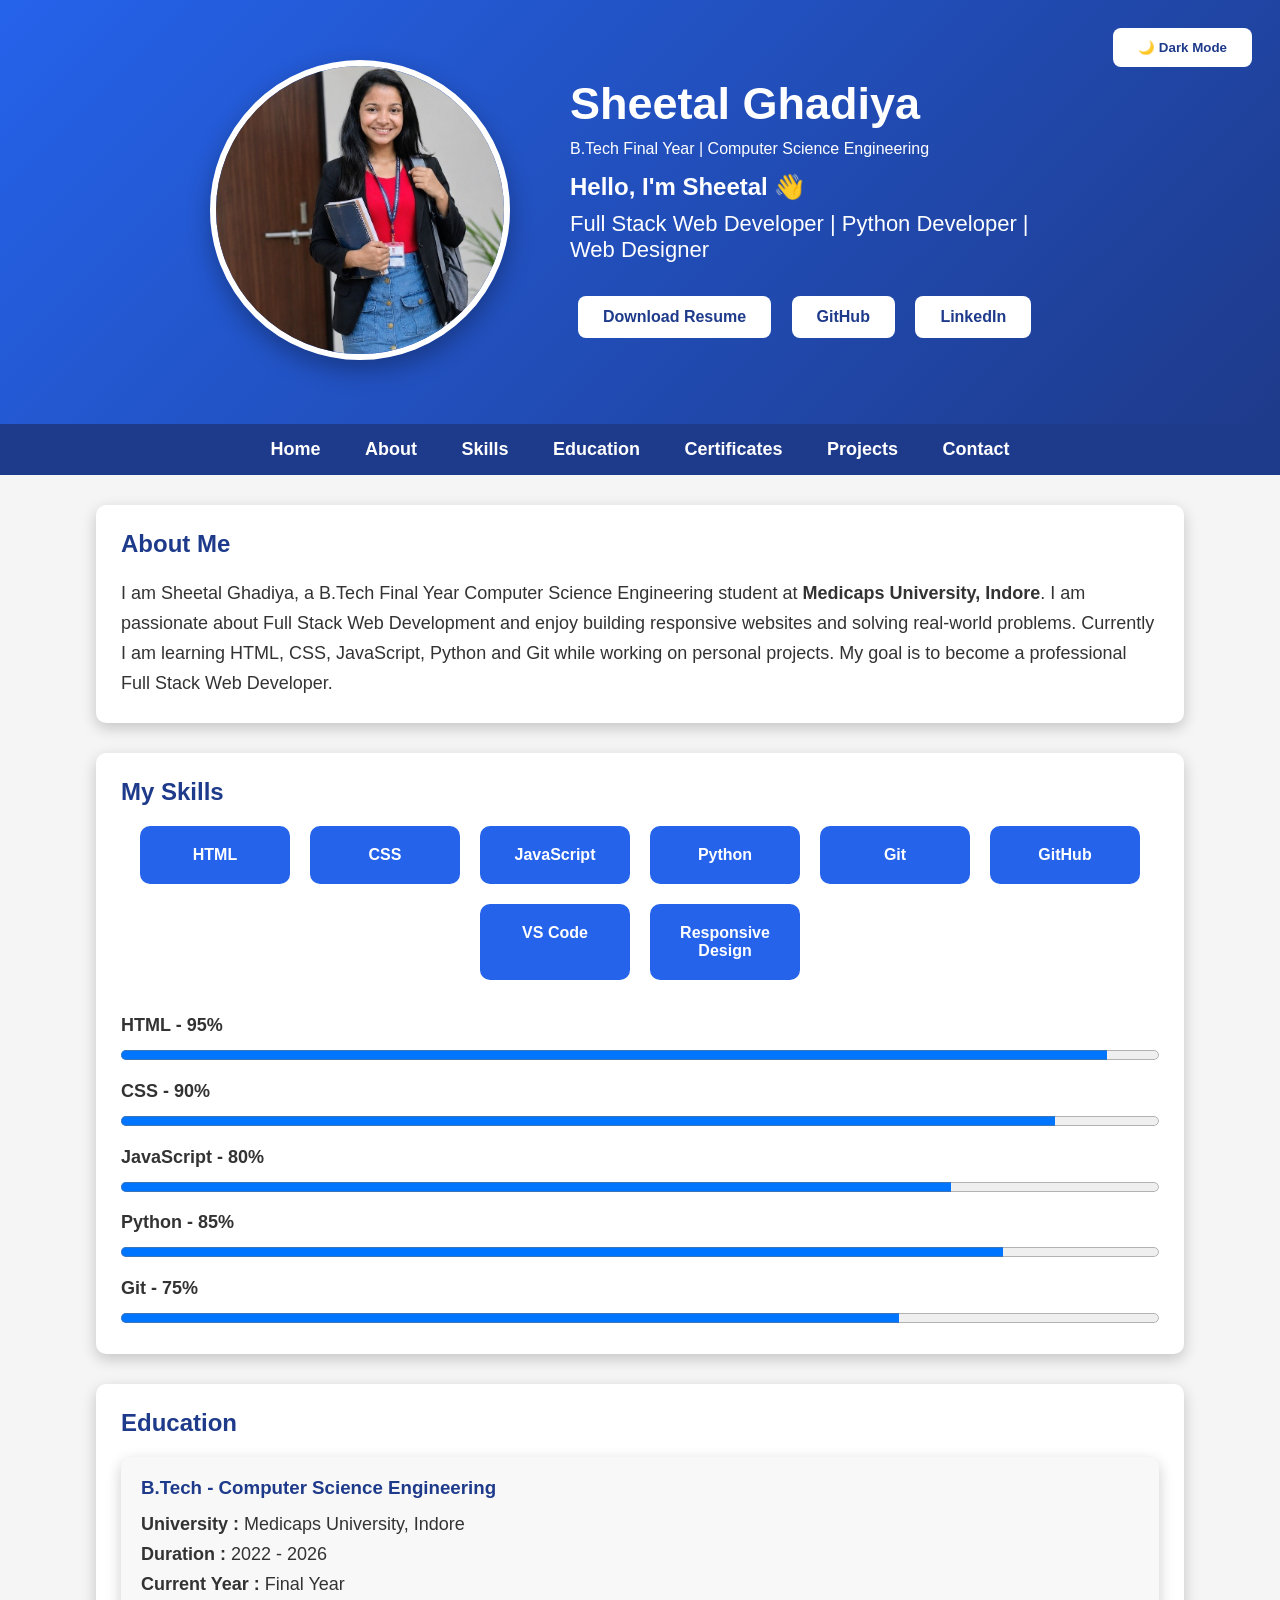
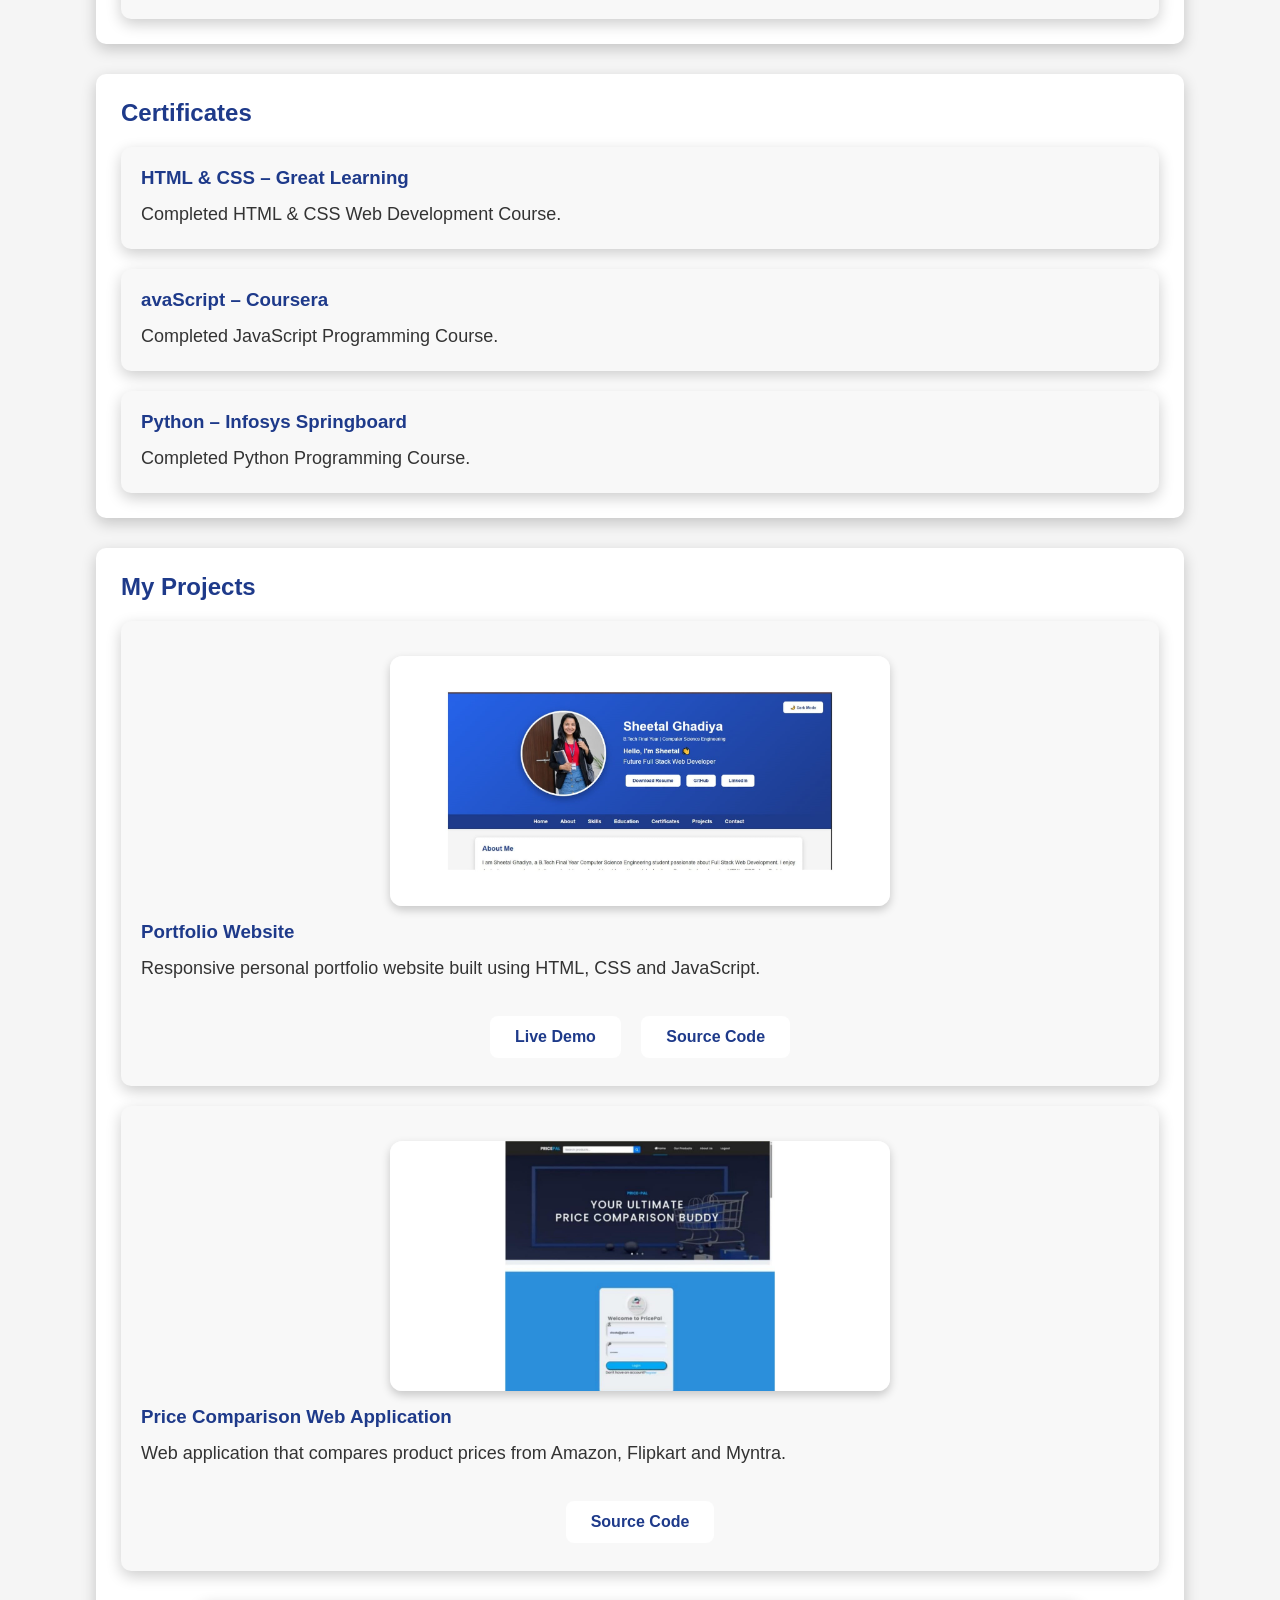
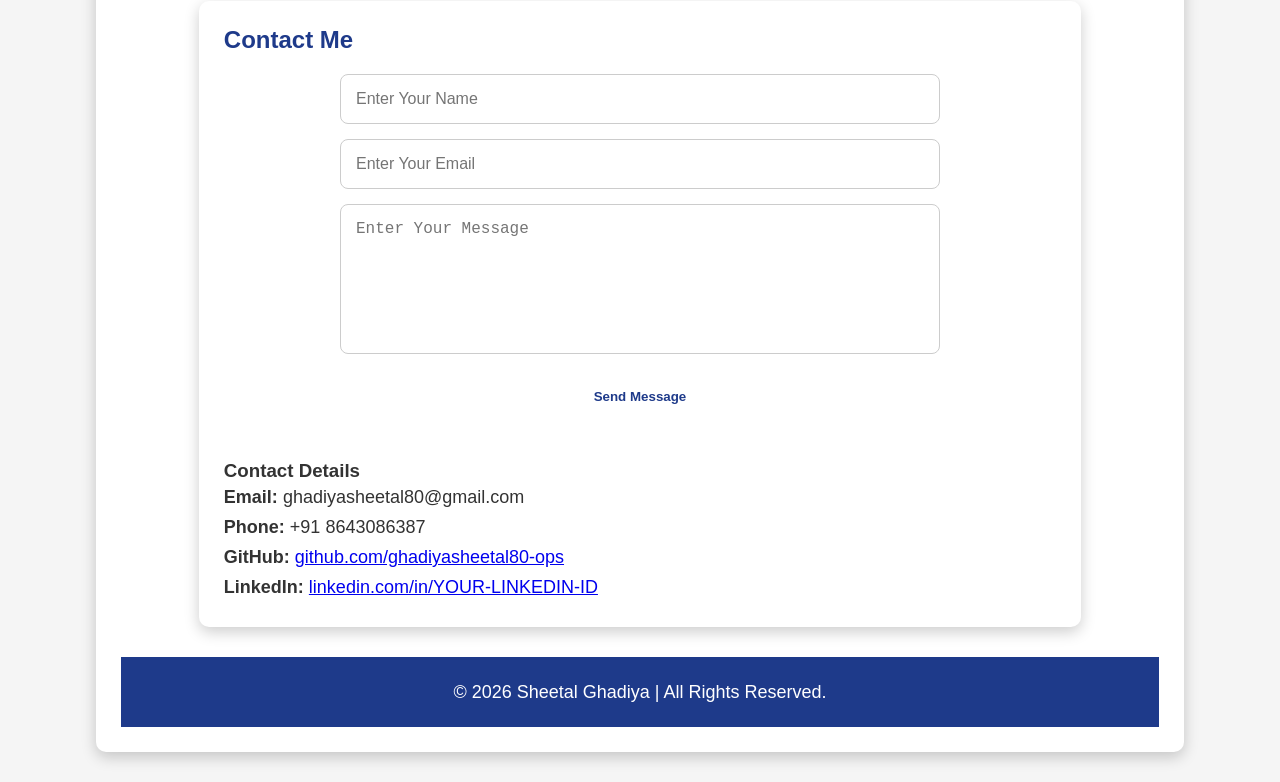
==== index.html @ 3d75b0fc "Updated LinkedIn URL" ====
<!DOCTYPE html>
<html lang="en">

<head>
    <meta charset="UTF-8">
    <meta name="viewport" content="width=device-width, initial-scale=1.0">
    <title>Sheetal Ghadiya | Portfolio</title>

    <link rel="stylesheet" href="style.css">
</head>

<body>

    <!-- ================= HEADER ================= -->

    <header id="home">

        <div class="hero">

            <div class="left">
                <img src="profile.jpg" alt="Sheetal Ghadiya" class="profile-img">
            </div>

            <div class="right">

                <h1>Sheetal Ghadiya</h1>

                <p>B.Tech Final Year | Computer Science Engineering</p>

                <h2>Hello, I'm Sheetal 👋</h2>

                <p class="intro">
                    Full Stack Web Developer | Python Developer | Web Designer
                </p>

                <div class="buttons">

                    <a href="Resume.pdf" class="btn" download>
                        Download Resume
                    </a>

                    <a href="https://github.com/ghadiyasheetal80-ops" class="btn" target="_blank">
                        GitHub
                    </a>

                    <!-- LinkedIn link apna add kar dena -->
                    <a href="https://www.linkedin.com/in/sheetal-ghadiya-123456789/" class="btn" target="_blank">
                        LinkedIn
                    </a>
                </div>

            </div>

        </div>

    </header>

    <!-- ================= NAVBAR ================= -->

    <nav>

        <a href="#home">Home</a>

        <a href="#about">About</a>

        <a href="#skills">Skills</a>

        <a href="#education">Education</a>

        <a href="#certificates">Certificates</a>

        <a href="#projects">Projects</a>

        <a href="#contact">Contact</a>

    </nav>

    <button id="darkModeBtn" class="btn">
        🌙 Dark Mode
    </button>

    <!-- ================= ABOUT ================= -->

    <section id="about">

        <h2>About Me</h2>

        <p>

            I am Sheetal Ghadiya, a B.Tech Final Year Computer Science Engineering student at
            <strong>Medicaps University, Indore</strong>.

            I am passionate about Full Stack Web Development and enjoy building responsive websites and solving
            real-world problems.

            Currently I am learning HTML, CSS, JavaScript, Python and Git while working on personal projects.

            My goal is to become a professional Full Stack Web Developer.

        </p>

    </section>

    <!-- ================= SKILLS ================= -->

    <section id="skills">

        <h2>My Skills</h2>

        <div class="skills">

            <div class="card">HTML</div>

            <div class="card">CSS</div>

            <div class="card">JavaScript</div>

            <div class="card">Python</div>

            <div class="card">Git</div>

            <div class="card">GitHub</div>

            <div class="card">VS Code</div>

            <div class="card">Responsive Design</div>

        </div>

        <div class="skill-bars">

            <p>HTML - 95%</p>
            <progress value="95" max="100"></progress>

            <p>CSS - 90%</p>
            <progress value="90" max="100"></progress>

            <p>JavaScript - 80%</p>
            <progress value="80" max="100"></progress>

            <p>Python - 85%</p>
            <progress value="85" max="100"></progress>

            <p>Git - 75%</p>
            <progress value="75" max="100"></progress>

        </div>

    </section>

    <!-- ================= EDUCATION ================= -->

    <section id="education">

        <h2>Education</h2>

        <div class="project-card">

            <h3>B.Tech - Computer Science Engineering</h3>

            <p><strong>University :</strong> Medicaps University, Indore</p>

            <p><strong>Duration :</strong> 2022 - 2026</p>

            <p><strong>Current Year :</strong> Final Year</p>

        </div>

    </section>

    <!-- ================= CERTIFICATES ================= -->
    <section id="certificates">

        <h2>Certificates</h2>

        <div class="project-card">
            <h3>HTML & CSS – Great Learning</h3>
            <p>Completed HTML & CSS Web Development Course.</p>
        </div>

        <div class="project-card">
            <h3>avaScript – Coursera</h3>
            <p>Completed JavaScript Programming Course.</p>
        </div>

        <div class="project-card">
            <h3>Python – Infosys Springboard</h3>
            <p>Completed Python Programming Course.</p>
        </div>

    </section>


    <!-- ================= PROJECTS ================= -->

    <section id="projects">

        <h2>My Projects</h2>

        <!-- Portfolio Website -->
        <div class="project-card">
            <img src="portfolio.png" alt="Portfolio Website" class="project-img">

            <h3>Portfolio Website</h3>

            <p>Responsive personal portfolio website built using HTML, CSS and JavaScript.</p>

            <div class="buttons">
                <a href="https://ghadiyasheetal80-ops.github.io/portfolio/" class="btn" target="_blank">Live Demo</a>

                <a href="https://github.com/ghadiyasheetal80-ops/portfolio" class="btn" target="_blank">Source Code</a>
            </div>
        </div>

        <!-- Price Comparison -->

        <div class="project-card">
            <img src="price-comparison.png" alt="Price Comparison" class="project-img">

            <h3>Price Comparison Web Application</h3>

            <p>Web application that compares product prices from Amazon, Flipkart and Myntra.</p>

            <div class="buttons">
                <a href="https://github.com/ghadiyasheetal80-ops/price-comparison" class="btn" target="_blank">
                    Source Code
                </a>
            </div>
        </div>



        <!-- ================= CONTACT ================= -->

        <section id="contact">

            <h2>Contact Me</h2>

            <form id="contactForm">

                <input type="text" placeholder="Enter Your Name">

                <input type="email" placeholder="Enter Your Email">

                <textarea placeholder="Enter Your Message"></textarea>

                <button type="submit" class="btn">
                    Send Message
                </button>

            </form>

            <br><br>

            <h3>Contact Details</h3>

            <p><strong>Email:</strong> ghadiyasheetal80@gmail.com</p>

            <p><strong>Phone:</strong> +91 8643086387</p>

            <p><strong>GitHub:</strong>
                <a href="https://github.com/ghadiyasheetal80-ops" target="_blank">
                    github.com/ghadiyasheetal80-ops
                </a>
            </p>

            <p><strong>LinkedIn:</strong>
                <a href="https://www.linkedin.com/in/SHEETALGHADIYA/" target="_blank">
                    linkedin.com/in/YOUR-LINKEDIN-ID
                </a>
            </p>

        </section>
        <!-- Scroll Button -->

        <button id="topBtn">⬆</button>

        <!-- Footer -->

        <footer>

            <p>© 2026 Sheetal Ghadiya | All Rights Reserved.</p>

        </footer>

        <script src="script.js"></script>

</body>

</html>
---- style.css ----
/* ==========================
   RESET
========================== */

* {
    margin: 0;
    padding: 0;
    box-sizing: border-box;
    scroll-behavior: smooth;
}

body {
    font-family: Arial, sans-serif;
    background: #f5f5f5;
    color: #333;
}

/* ==========================
   HEADER
========================== */

header {
    background: linear-gradient(135deg, #2563eb, #1e3a8a);
    color: white;
    padding: 60px 20px;
}

.hero {
    display: flex;
    justify-content: center;
    align-items: center;
    gap: 60px;
    flex-wrap: wrap;
}

.left {
    text-align: center;
}

.right {
    max-width: 500px;
}

.right h1 {
    font-size: 45px;
    margin-bottom: 10px;
}

.right h2 {
    margin-top: 15px;
}

.intro {
    font-size: 22px;
    margin-top: 10px;
}

/* ==========================
   PROFILE IMAGE
========================== */

.profile-img {
    width: 300px;
    height: 300px;
    border-radius: 50%;
    object-fit: cover;
    border: 6px solid white;
    box-shadow: 0 10px 25px rgba(0, 0, 0, .3);
    transition: .3s;
}

.profile-img:hover {
    transform: scale(1.05);
}

/* ==========================
   BUTTONS
========================== */

.buttons {
    margin-top: 25px;
}

.btn {
    display: inline-block;
    padding: 12px 25px;
    margin: 8px;
    background: white;
    color: #1e3a8a;
    text-decoration: none;
    border-radius: 8px;
    font-weight: bold;
    border: none;
    cursor: pointer;
    transition: .3s;
}

.btn:hover {
    background: #2563eb;
    color: white;
    transform: translateY(-5px);
}

/* ==========================
   DARK MODE BUTTON
========================== */

#darkModeBtn {
    position: fixed;
    top: 20px;
    right: 20px;
    z-index: 1000;
}

/* ==========================
   NAVBAR
========================== */

nav {
    background: #1e3a8a;
    text-align: center;
    padding: 15px;
    position: sticky;
    top: 0;
    z-index: 999;
}

nav a {
    color: white;
    text-decoration: none;
    margin: 20px;
    font-size: 18px;
    font-weight: bold;
}

nav a:hover {
    color: yellow;
}

/* ==========================
   SECTION
========================== */

section {
    width: 85%;
    margin: 30px auto;
    background: white;
    padding: 25px;
    border-radius: 10px;
    box-shadow: 0 5px 15px rgba(0, 0, 0, .2);
}

section h2 {
    color: #1e3a8a;
    margin-bottom: 20px;
}

section p {
    line-height: 30px;
    font-size: 18px;
}

/* ==========================
   SKILLS
========================== */

.skills {
    display: flex;
    justify-content: center;
    gap: 20px;
    flex-wrap: wrap;
}

.card {
    width: 150px;
    background: #2563eb;
    color: white;
    text-align: center;
    padding: 20px;
    border-radius: 10px;
    font-weight: bold;
    transition: .3s;
}

.card:hover {
    transform: translateY(-10px);
}

/* ==========================
   PROJECTS
========================== */

.project-card {
    background: #f8f8f8;
    padding: 20px;
    margin-top: 20px;
    border-radius: 10px;
    box-shadow: 0 5px 15px rgba(0, 0, 0, .2);
}

.project-card h3 {
    color: #1e3a8a;
    margin-bottom: 10px;
}

.project-card .buttons {
    text-align: center;
}

/* ==========================
   CONTACT FORM
========================== */

#contactForm {
    display: flex;
    flex-direction: column;
    gap: 15px;
    max-width: 600px;
    margin: auto;
}

#contactForm input,
#contactForm textarea {
    padding: 15px;
    border: 1px solid #ccc;
    border-radius: 8px;
    font-size: 16px;
}

#contactForm textarea {
    resize: none;
    height: 150px;
}

/* ==========================
   TOP BUTTON
========================== */

#topBtn {
    display: none;
    position: fixed;
    right: 20px;
    bottom: 20px;
    background: #2563eb;
    color: white;
    border: none;
    padding: 15px 18px;
    border-radius: 50%;
    cursor: pointer;
    font-size: 20px;
}

#topBtn:hover {
    background: #1e3a8a;
}

/* ==========================
   FOOTER
========================== */

footer {
    background: #1e3a8a;
    color: white;
    text-align: center;
    padding: 20px;
    margin-top: 30px;
}

/* ==========================
   DARK MODE
========================== */

.dark-mode {
    background: #121212;
    color: white;
}

.dark-mode section {
    background: #1f1f1f;
    color: white;
}

.dark-mode nav {
    background: black;
}

.dark-mode footer {
    background: black;
}

/* ==========================
   ANIMATION
========================== */

section {
    animation: fadeIn 1s;
}

@keyframes fadeIn {
    from {
        opacity: 0;
        transform: translateY(20px);
    }

    to {
        opacity: 1;
        transform: translateY(0);
    }
}

/* ==========================
   RESPONSIVE
========================== */

@media(max-width:768px) {

    .hero {
        flex-direction: column;
        text-align: center;
    }

    .profile-img {
        width: 220px;
        height: 220px;
    }

    .right h1 {
        font-size: 35px;
    }

    nav a {
        display: block;
        margin: 10px;
    }

    section {
        width: 95%;
    }

    .card {
        width: 100%;
    }

}

.skill-bars {
    margin-top: 30px;
}

.skill-bars p {
    margin: 10px 0 5px;
    font-weight: bold;
}

.skill-bars progress {
    width: 100%;
    height: 20px;
}

.project-img {
    width: 100%;
    max-width: 500px;
    height: 250px;
    object-fit: cover;
    display: block;
    margin: 15px auto;
    border-radius: 12px;
    box-shadow: 0 4px 10px rgba(0, 0, 0, 0.2);
}
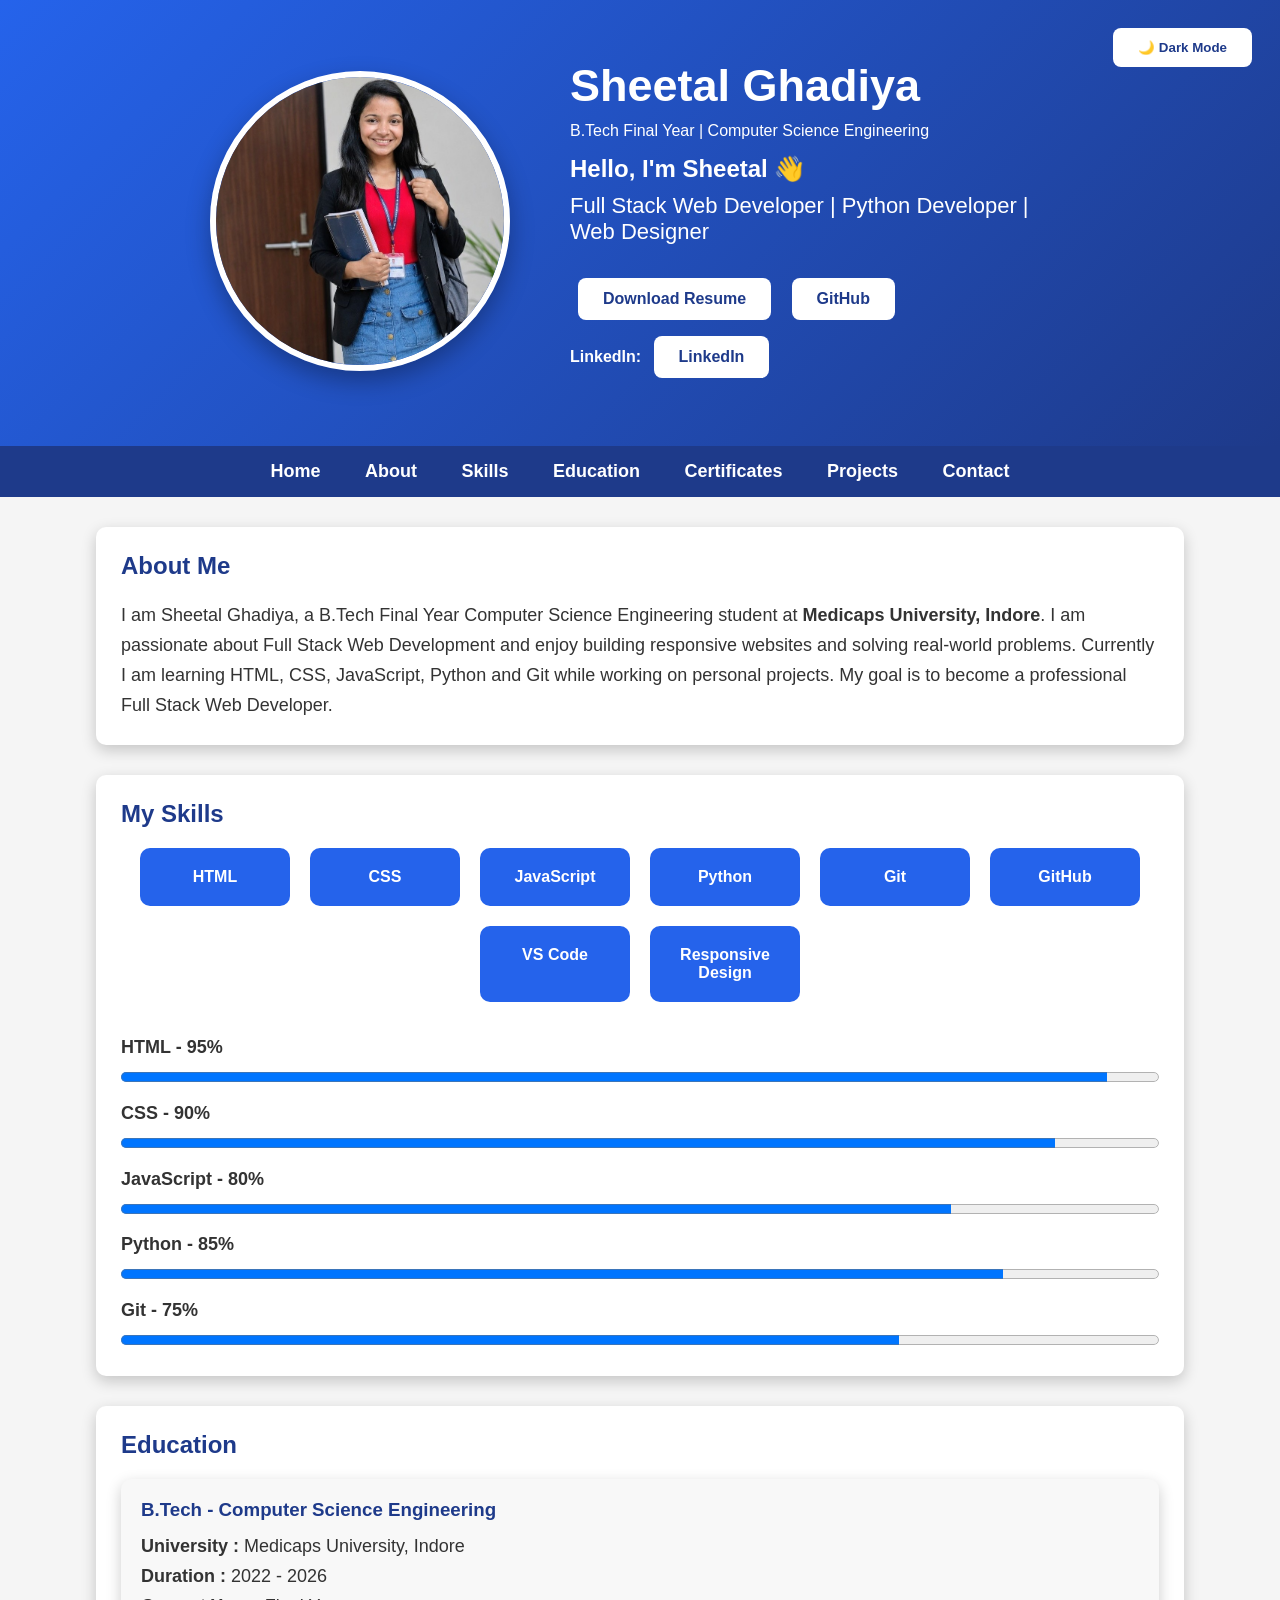
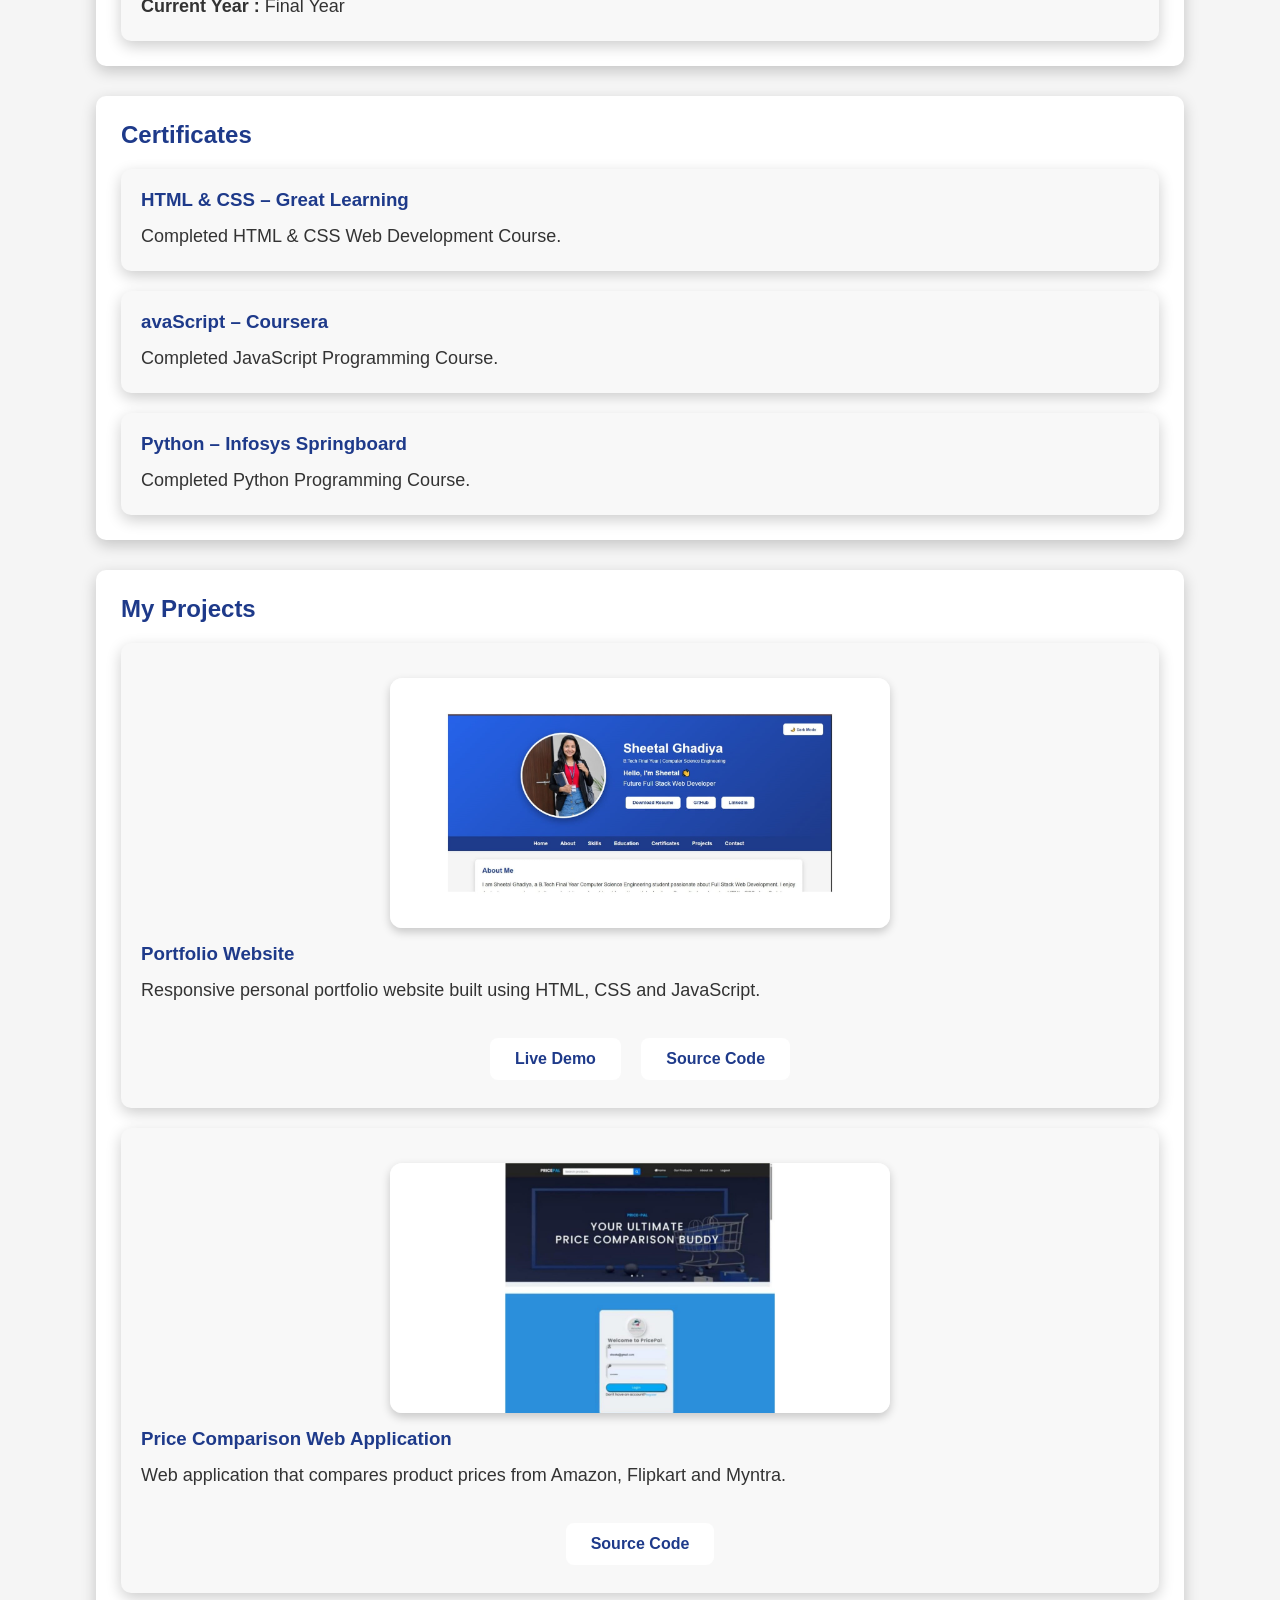
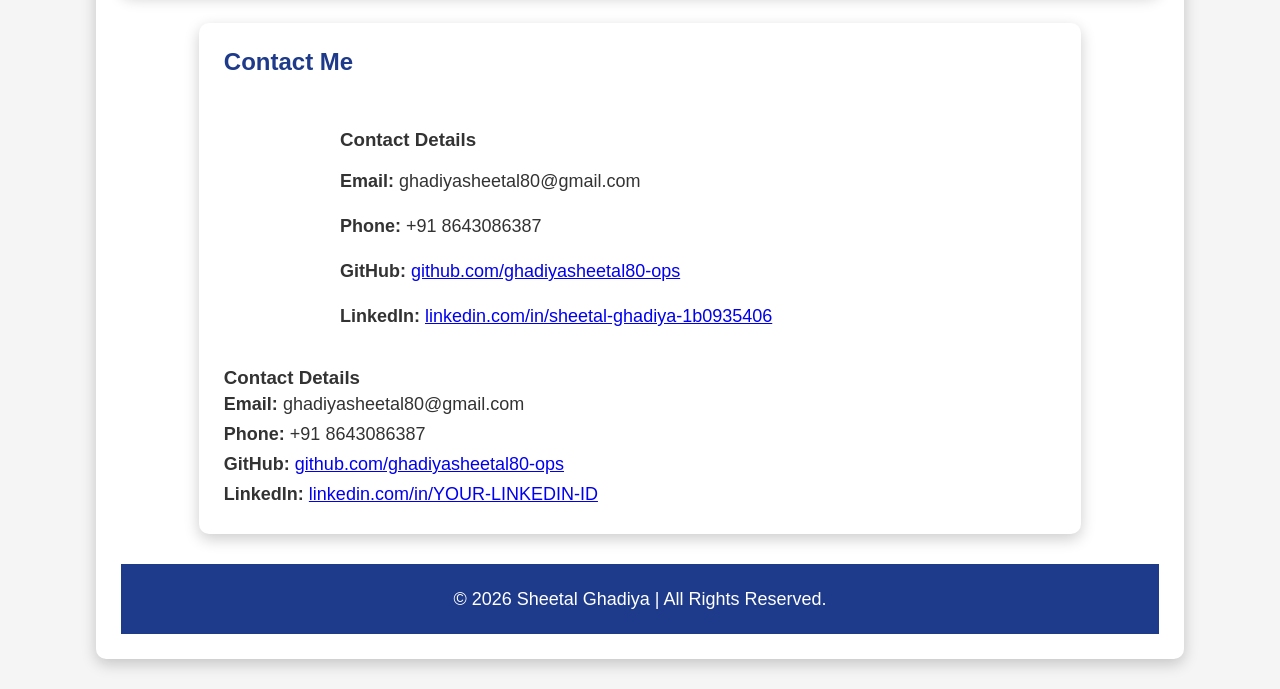
==== commit ed8cba85: "Updated LinkedIn profile" ====
--- a/index.html
+++ b/index.html
@@ -44,9 +44,11 @@
                     </a>
 
                     <!-- LinkedIn link apna add kar dena -->
-                    <a href="https://www.linkedin.com/in/sheetal-ghadiya-123456789/" class="btn" target="_blank">
-                        LinkedIn
-                    </a>
+                    <p><strong>LinkedIn:</strong>
+                        <a href="https://www.linkedin.com/in/sheetal-ghadiya-1b0935406/" class="btn" target="_blank">
+                            LinkedIn
+                        </a>
+                    </p>
                 </div>
 
             </div>
@@ -238,16 +240,25 @@
 
             <form id="contactForm">
 
-                <input type="text" placeholder="Enter Your Name">
-
-                <input type="email" placeholder="Enter Your Email">
-
-                <textarea placeholder="Enter Your Message"></textarea>
-
-                <button type="submit" class="btn">
-                    Send Message
-                </button>
-
+                <br>
+
+                <h3>Contact Details</h3>
+
+                <p><strong>Email:</strong> ghadiyasheetal80@gmail.com</p>
+
+                <p><strong>Phone:</strong> +91 8643086387</p>
+
+                <p><strong>GitHub:</strong>
+                    <a href="https://github.com/ghadiyasheetal80-ops" target="_blank">
+                        github.com/ghadiyasheetal80-ops
+                    </a>
+                </p>
+
+                <p><strong>LinkedIn:</strong>
+                    <a href="https://www.linkedin.com/in/sheetal-ghadiya-1b0935406/" target="_blank">
+                        linkedin.com/in/sheetal-ghadiya-1b0935406
+                    </a>
+                </p>
             </form>
 
             <br><br>
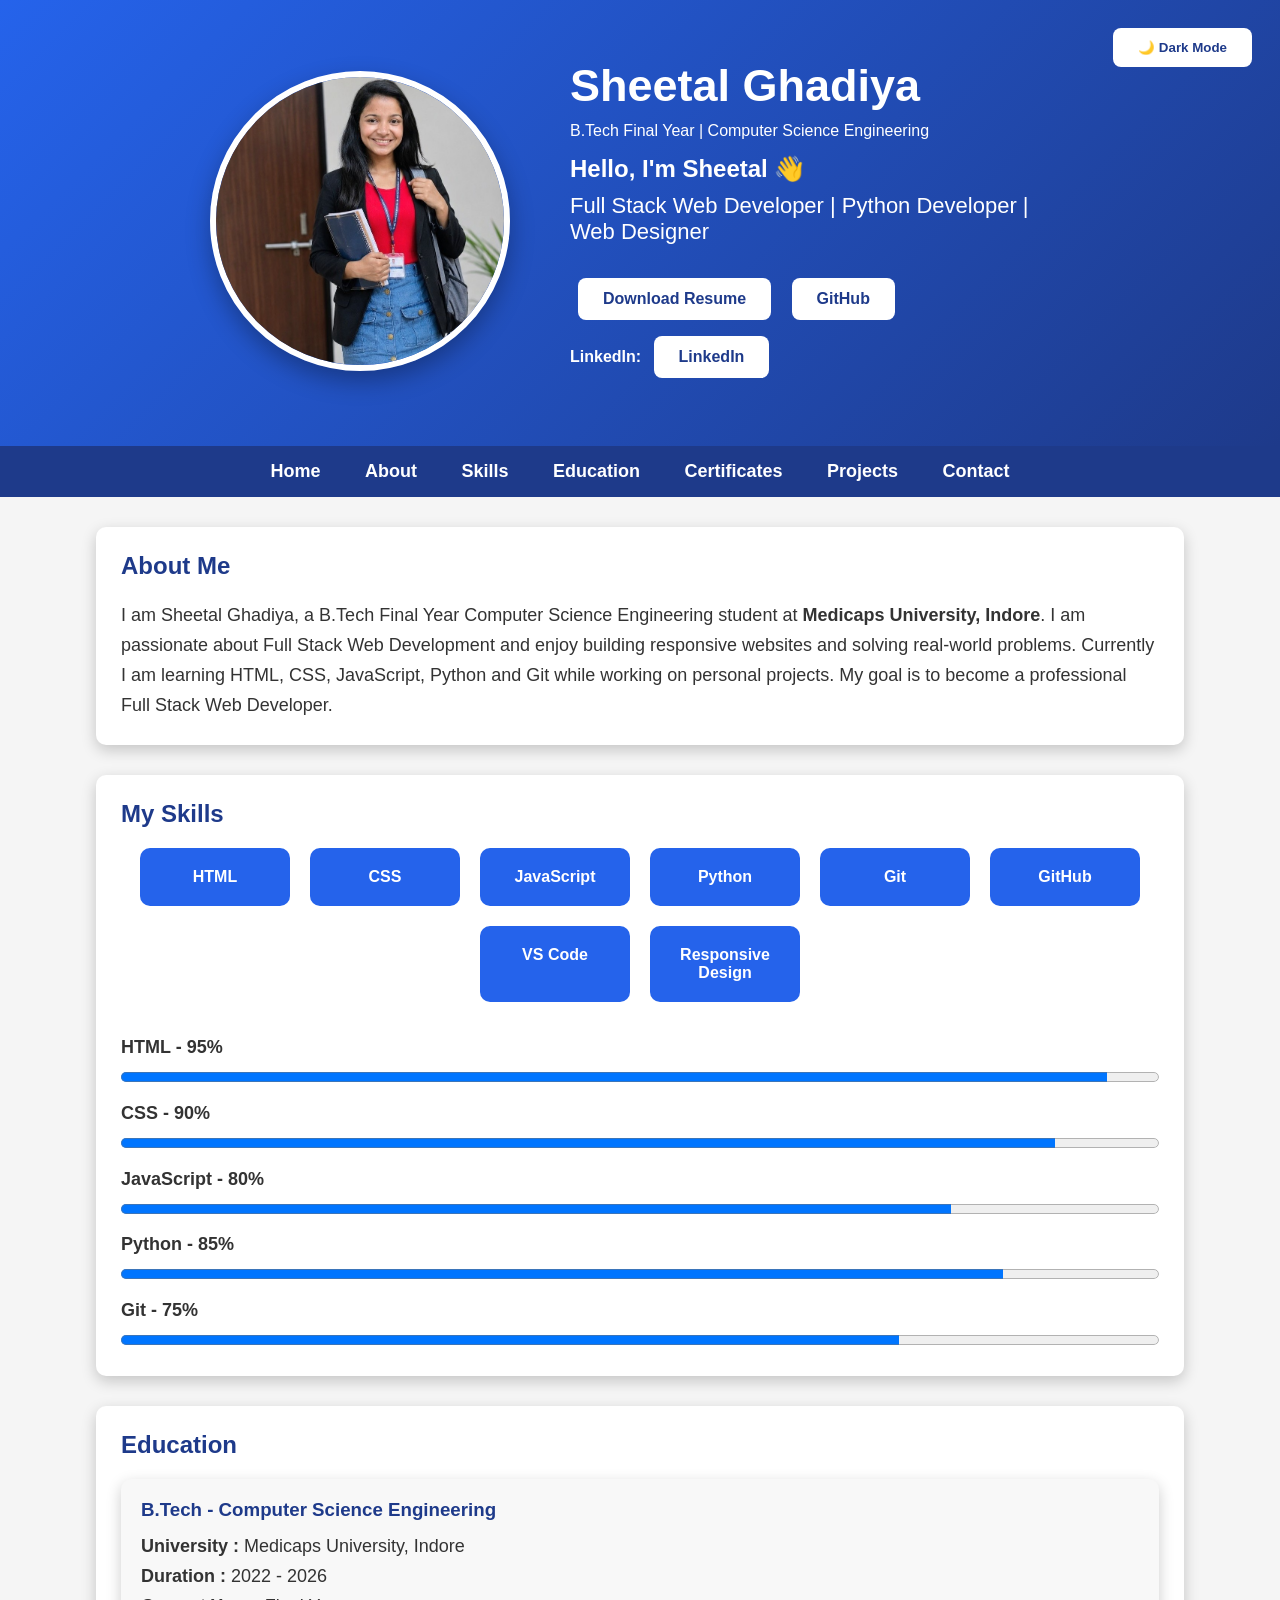
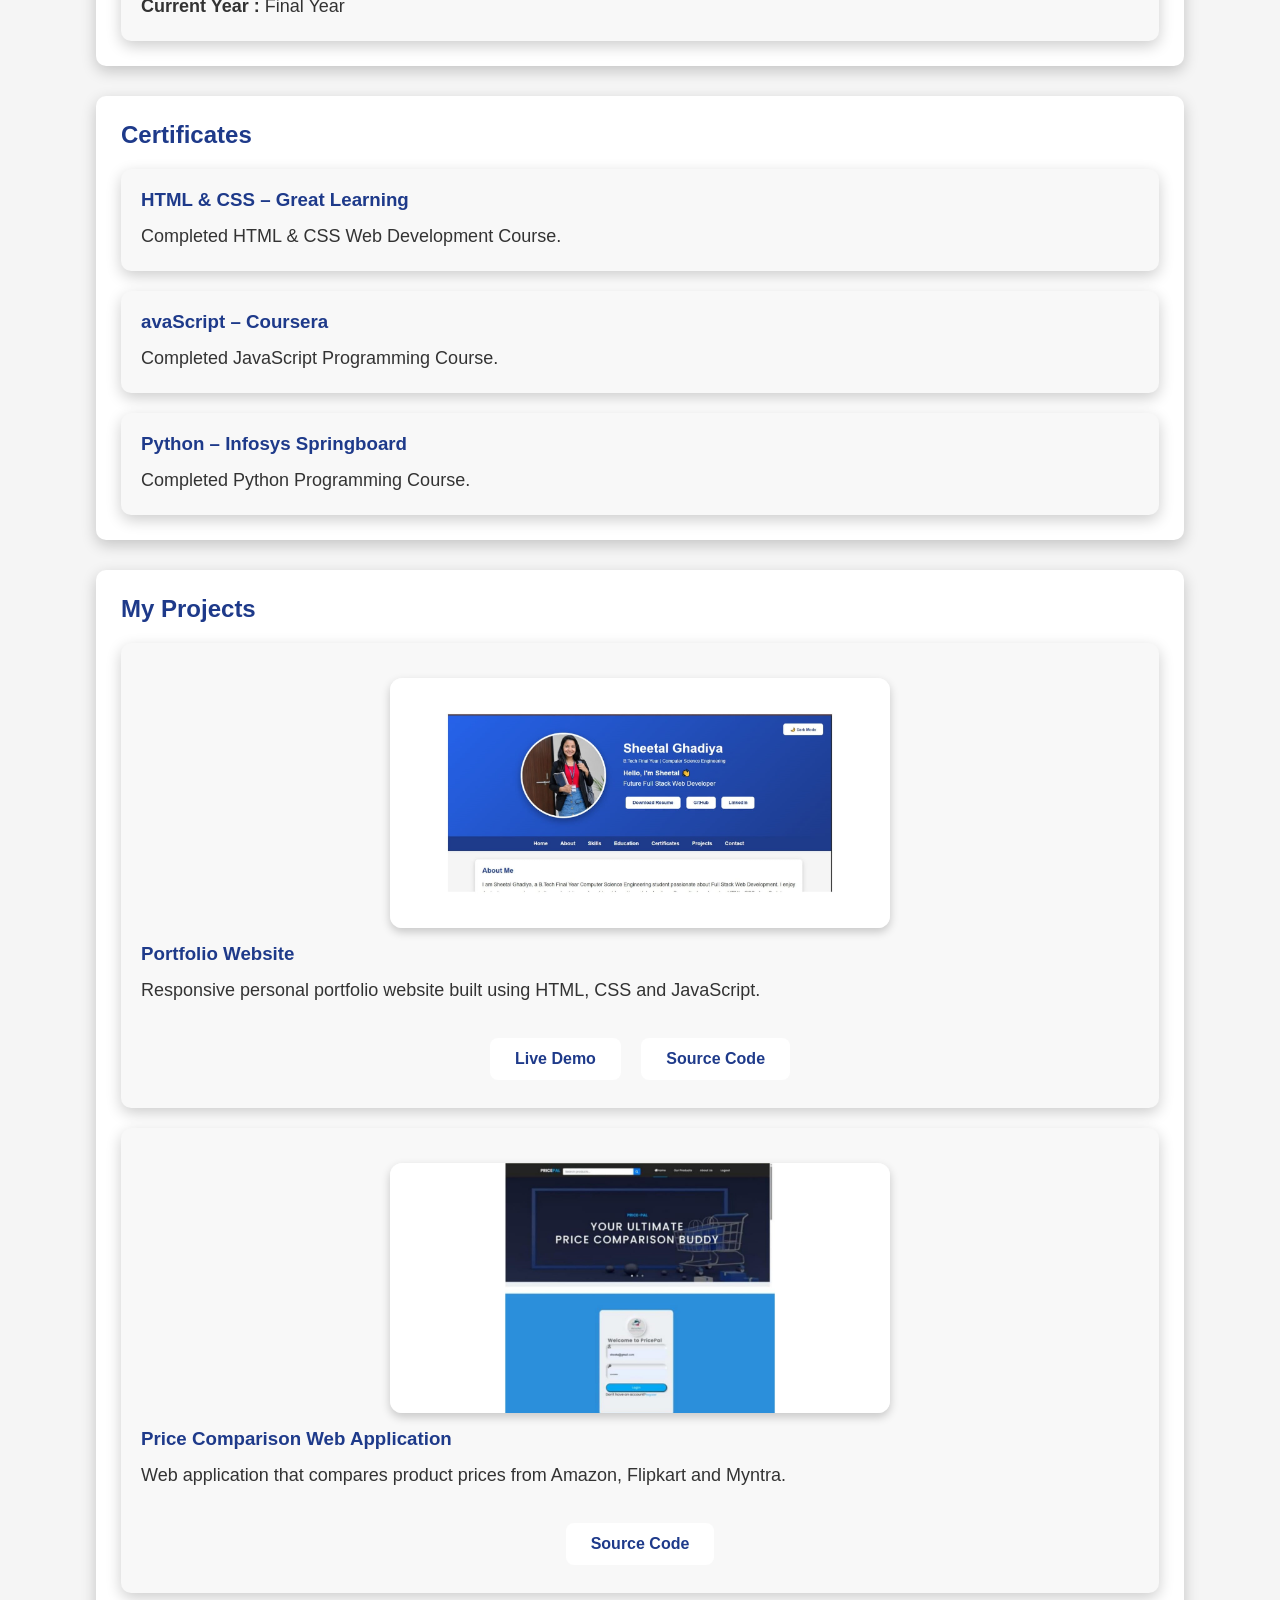
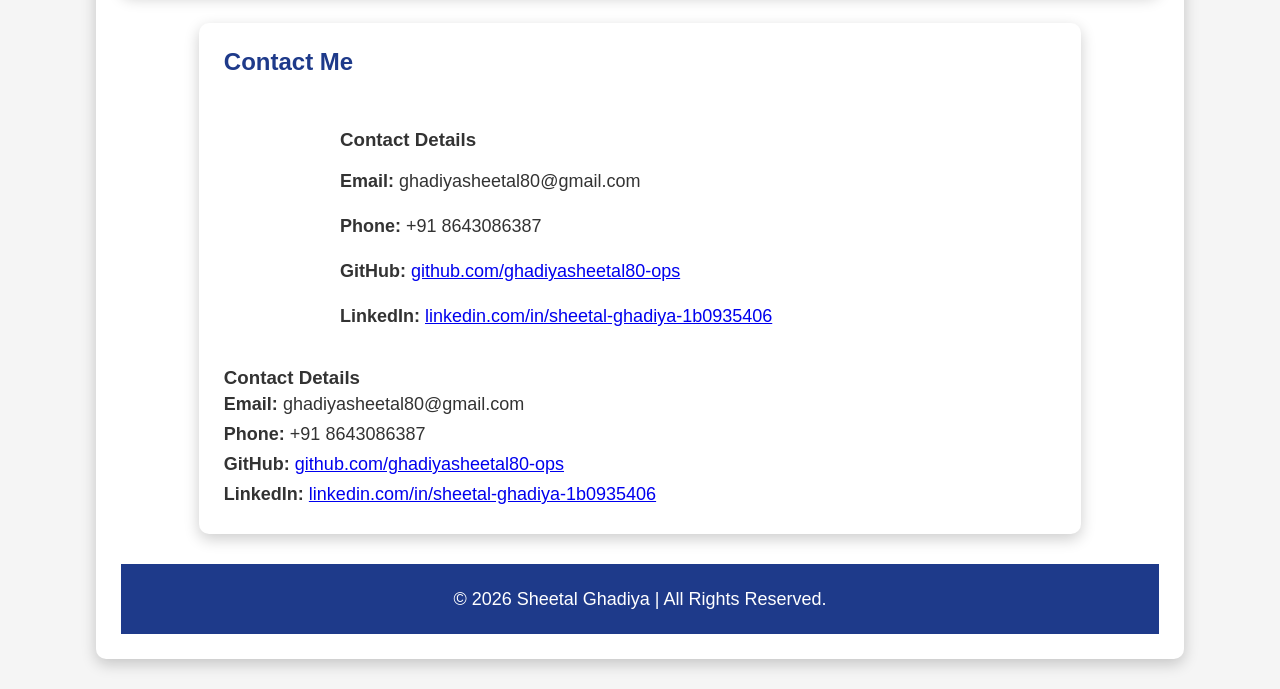
==== commit 0818ea8a: "Removed duplicate contact details" ====
--- a/index.html
+++ b/index.html
@@ -276,8 +276,8 @@
             </p>
 
             <p><strong>LinkedIn:</strong>
-                <a href="https://www.linkedin.com/in/SHEETALGHADIYA/" target="_blank">
-                    linkedin.com/in/YOUR-LINKEDIN-ID
+                <a href="https://www.linkedin.com/in/sheetal-ghadiya-1b0935406/" target="_blank">
+                    linkedin.com/in/sheetal-ghadiya-1b0935406
                 </a>
             </p>
 
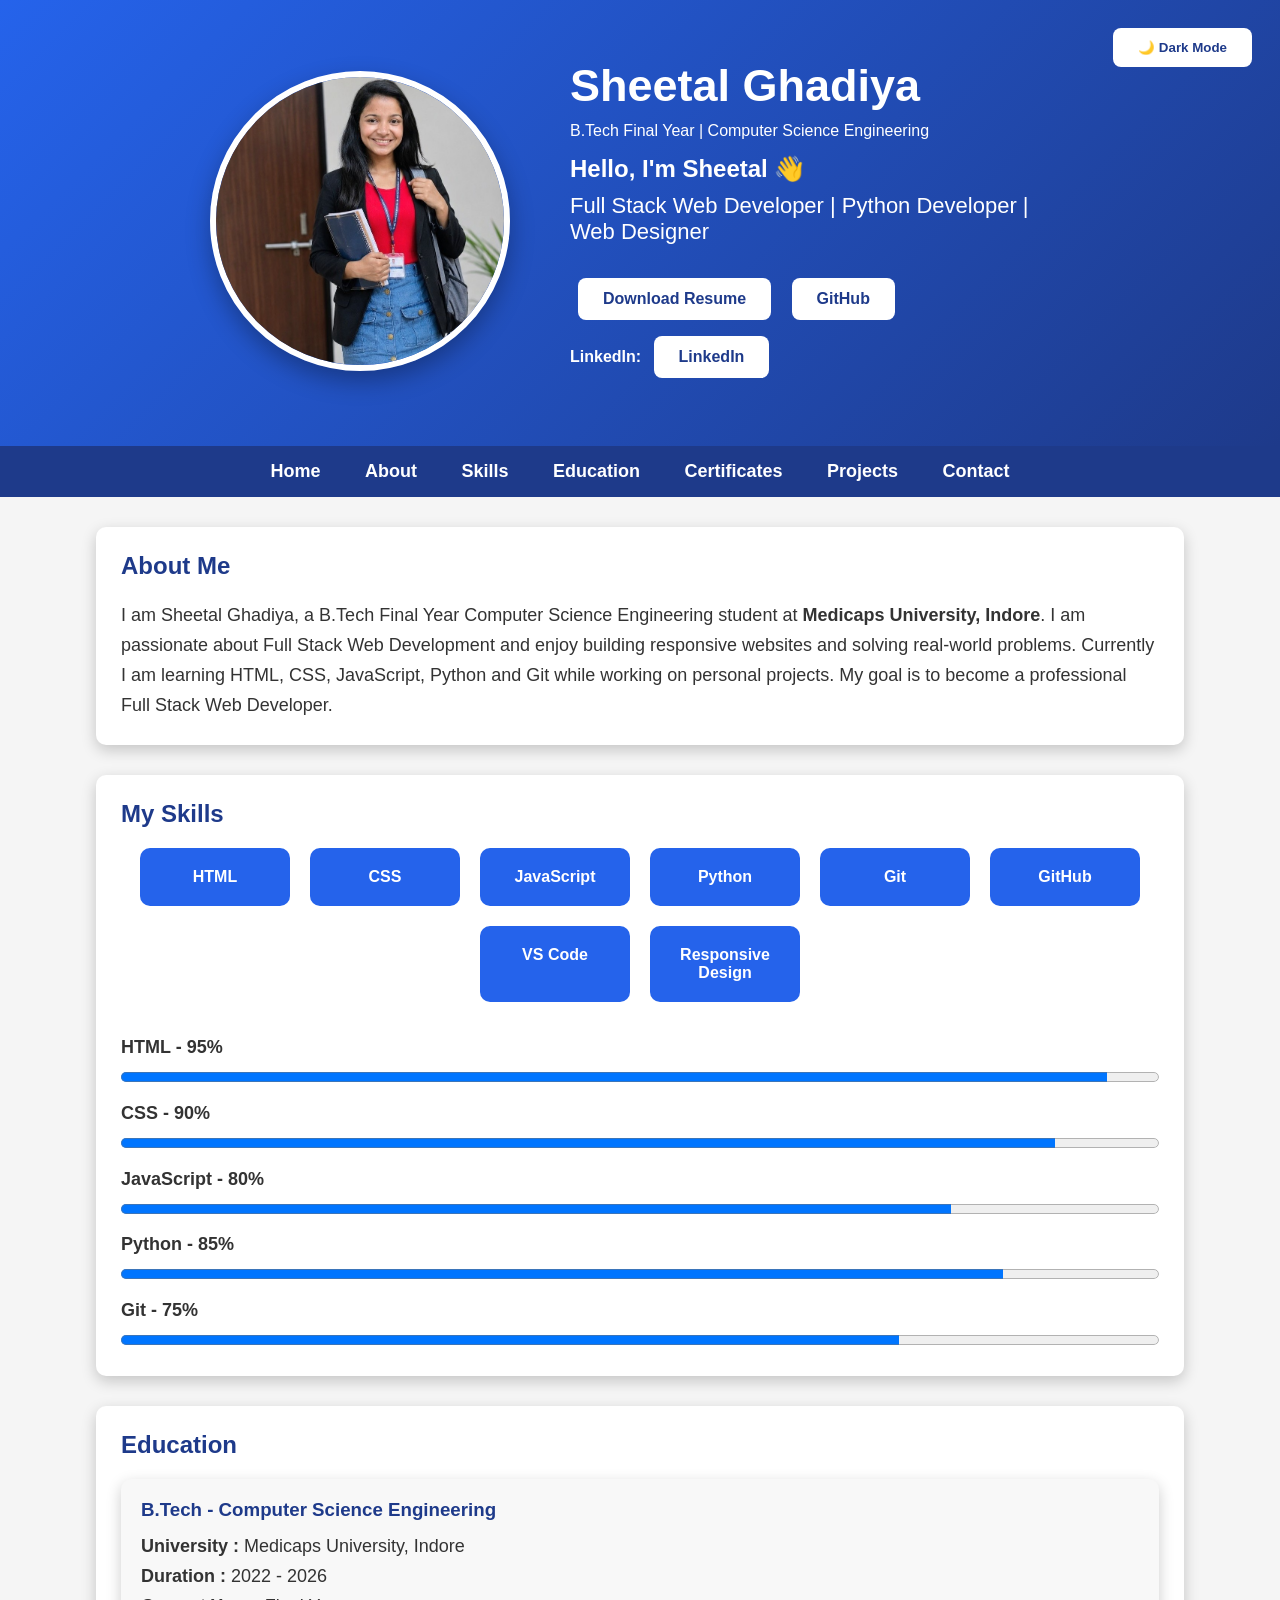
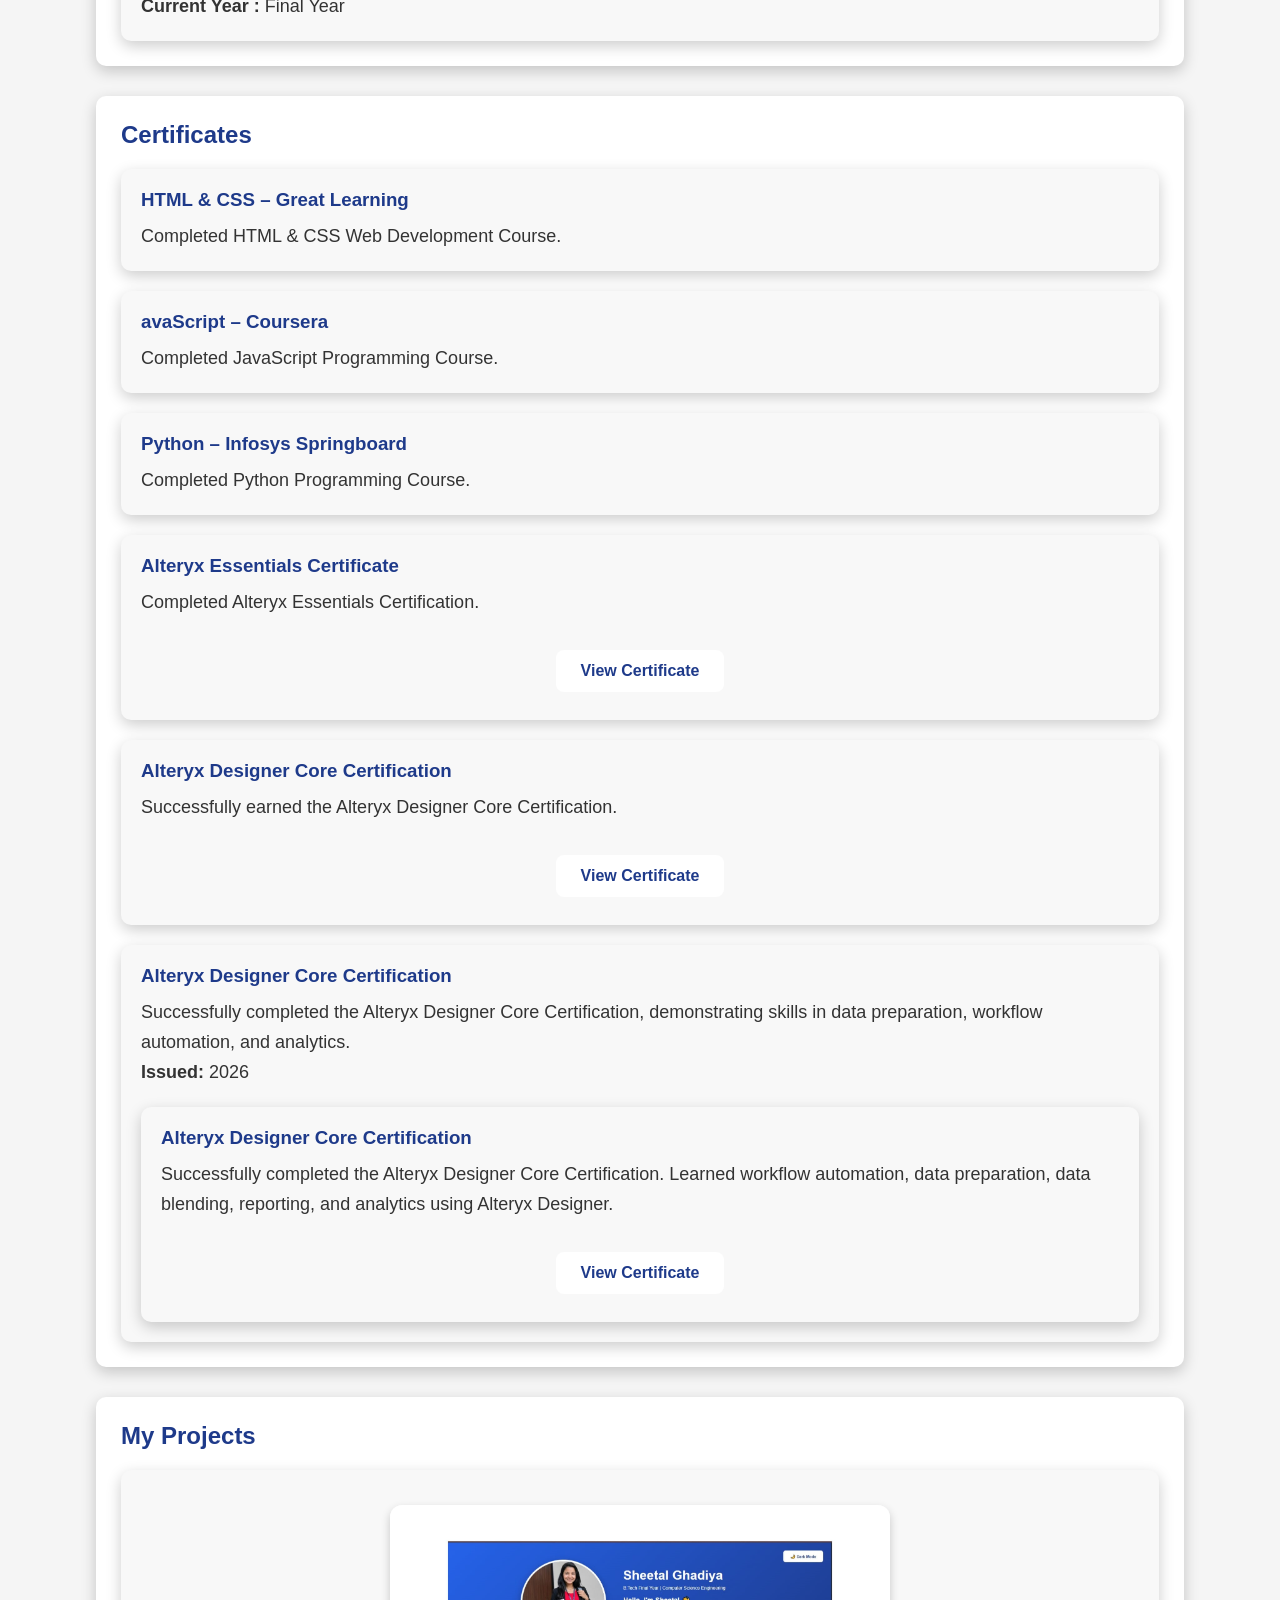
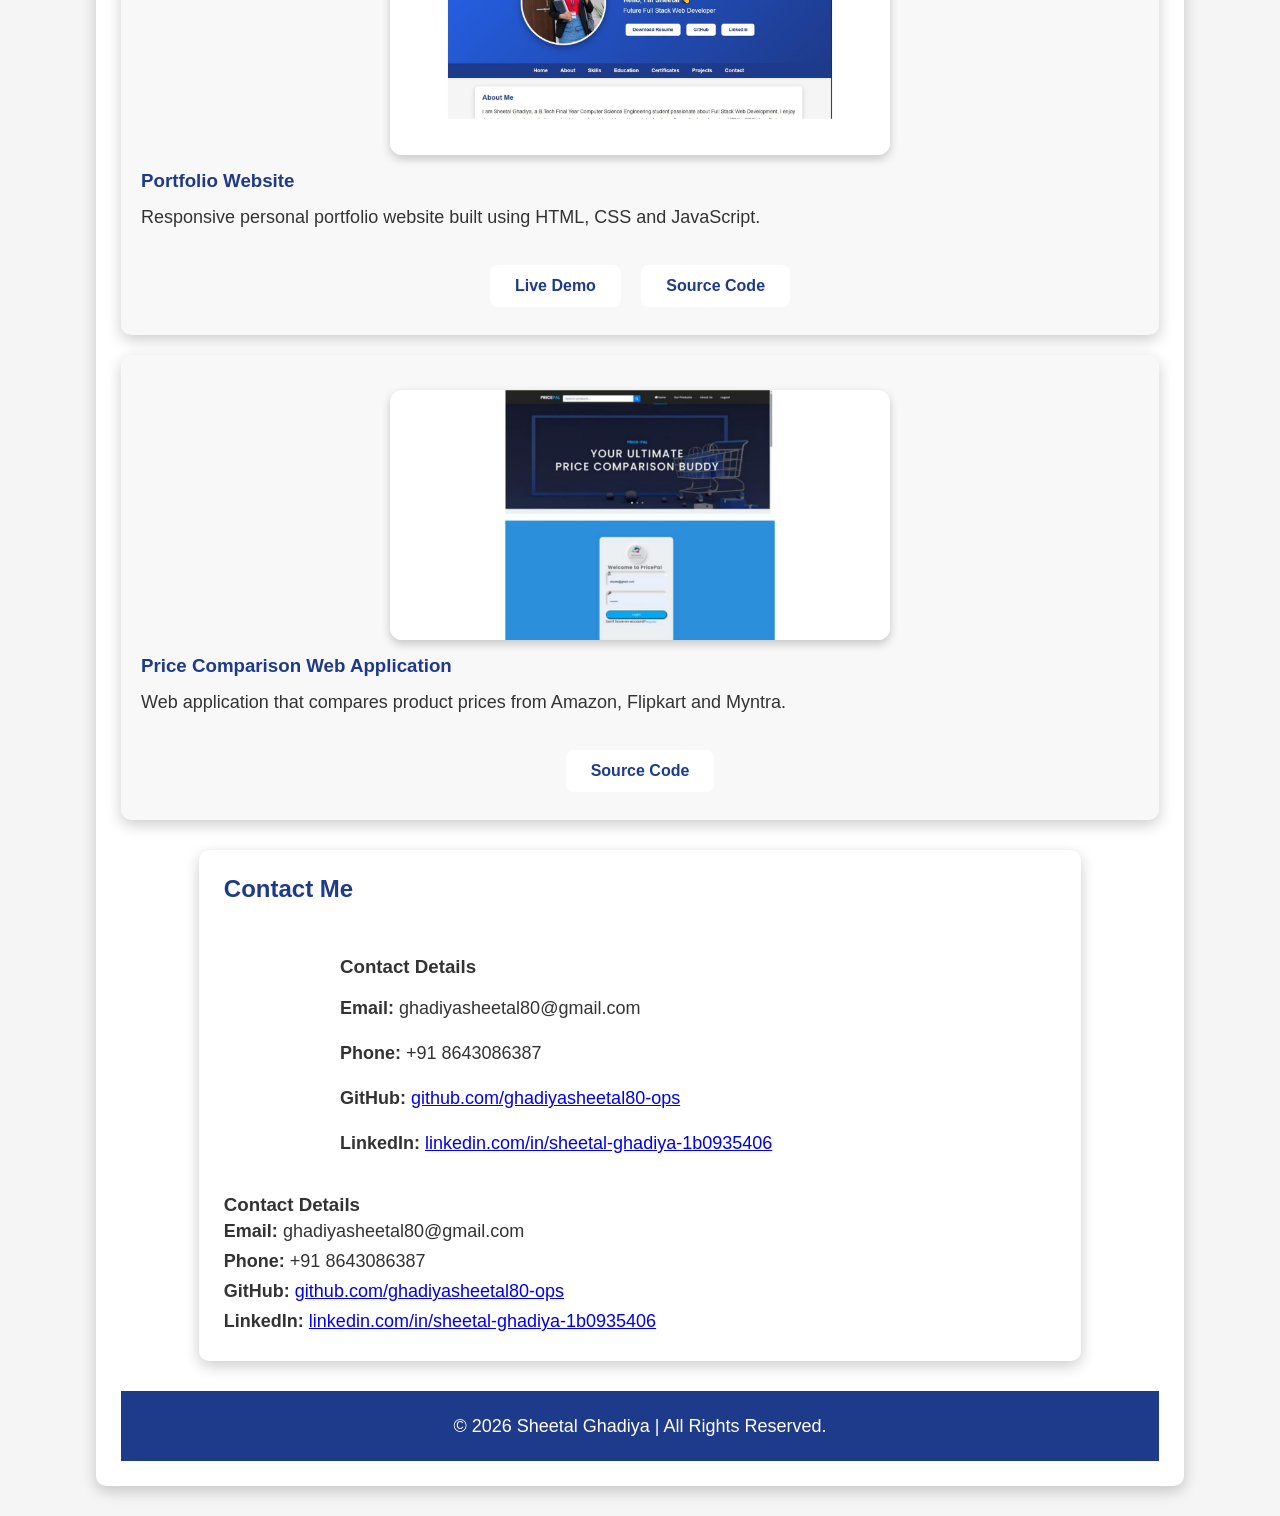
==== commit 733028c8: "Added Alteryx certificates" ====
--- a/index.html
+++ b/index.html
@@ -189,6 +189,64 @@
             <h3>Python – Infosys Springboard</h3>
             <p>Completed Python Programming Course.</p>
         </div>
+        <div class="project-card">
+
+            <h3>Alteryx Essentials Certificate</h3>
+
+            <p>Completed Alteryx Essentials Certification.</p>
+
+            <div class="buttons">
+                <a href="Alteryx_Essentials_Certificate.pdf" class="btn" target="_blank">
+                    View Certificate
+                </a>
+            </div>
+
+        </div>
+
+        <div class="project-card">
+
+            <h3>Alteryx Designer Core Certification</h3>
+
+            <p>Successfully earned the Alteryx Designer Core Certification.</p>
+
+            <div class="buttons">
+                <a href="Alteryx_Designer_Core_Certificate.pdf" class="btn" target="_blank">
+                    View Certificate
+                </a>
+            </div>
+
+        </div>
+
+        <div class="project-card">
+
+            <h3>Alteryx Designer Core Certification</h3>
+
+            <p>
+                Successfully completed the Alteryx Designer Core Certification, demonstrating skills in data
+                preparation, workflow automation, and analytics.
+            </p>
+
+            <p><strong>Issued:</strong> 2026</p>
+
+            <div class="project-card">
+
+                <h3>Alteryx Designer Core Certification</h3>
+
+                <p>
+                    Successfully completed the Alteryx Designer Core Certification.
+                    Learned workflow automation, data preparation, data blending, reporting, and analytics using Alteryx
+                    Designer.
+                </p>
+
+                <div class="buttons">
+                    <a href="Alteryx_Certificate.pdf" class="btn" target="_blank">
+                        View Certificate
+                    </a>
+                </div>
+
+            </div>
+
+        </div>
 
     </section>
 
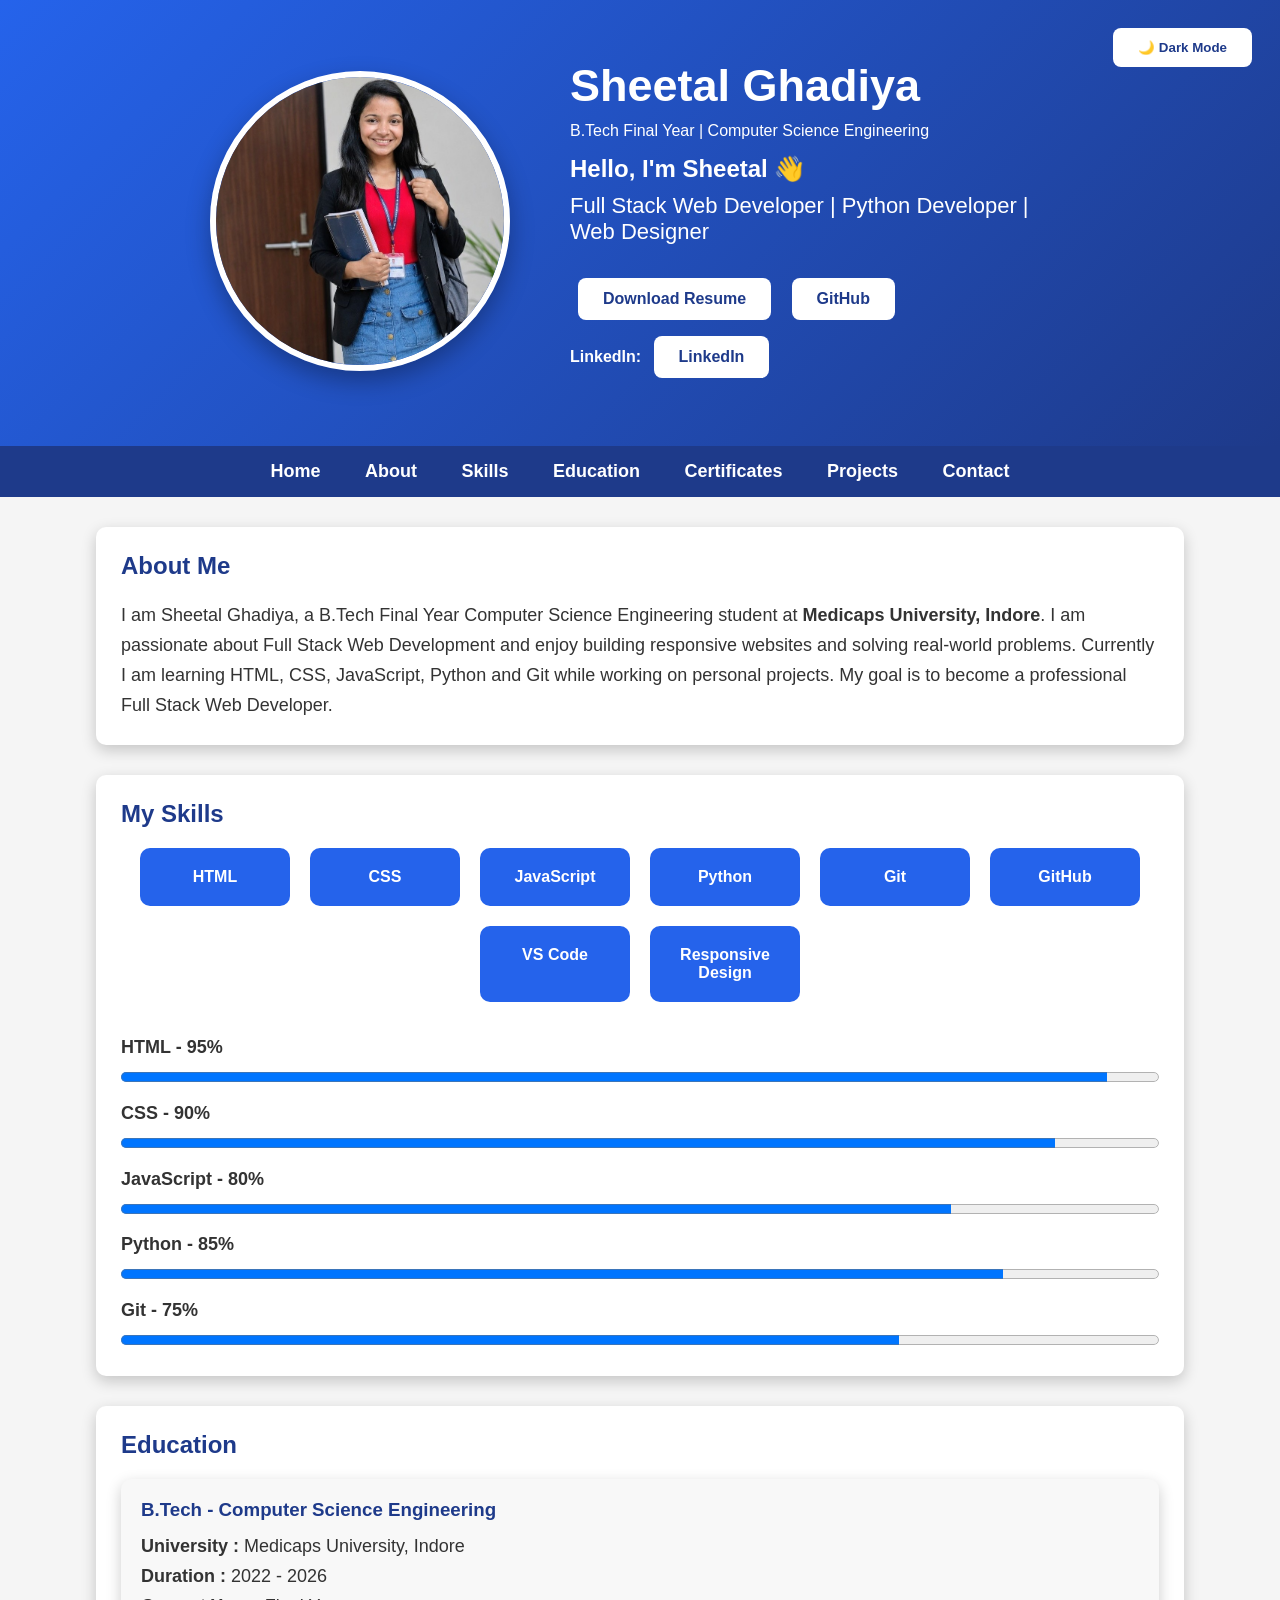
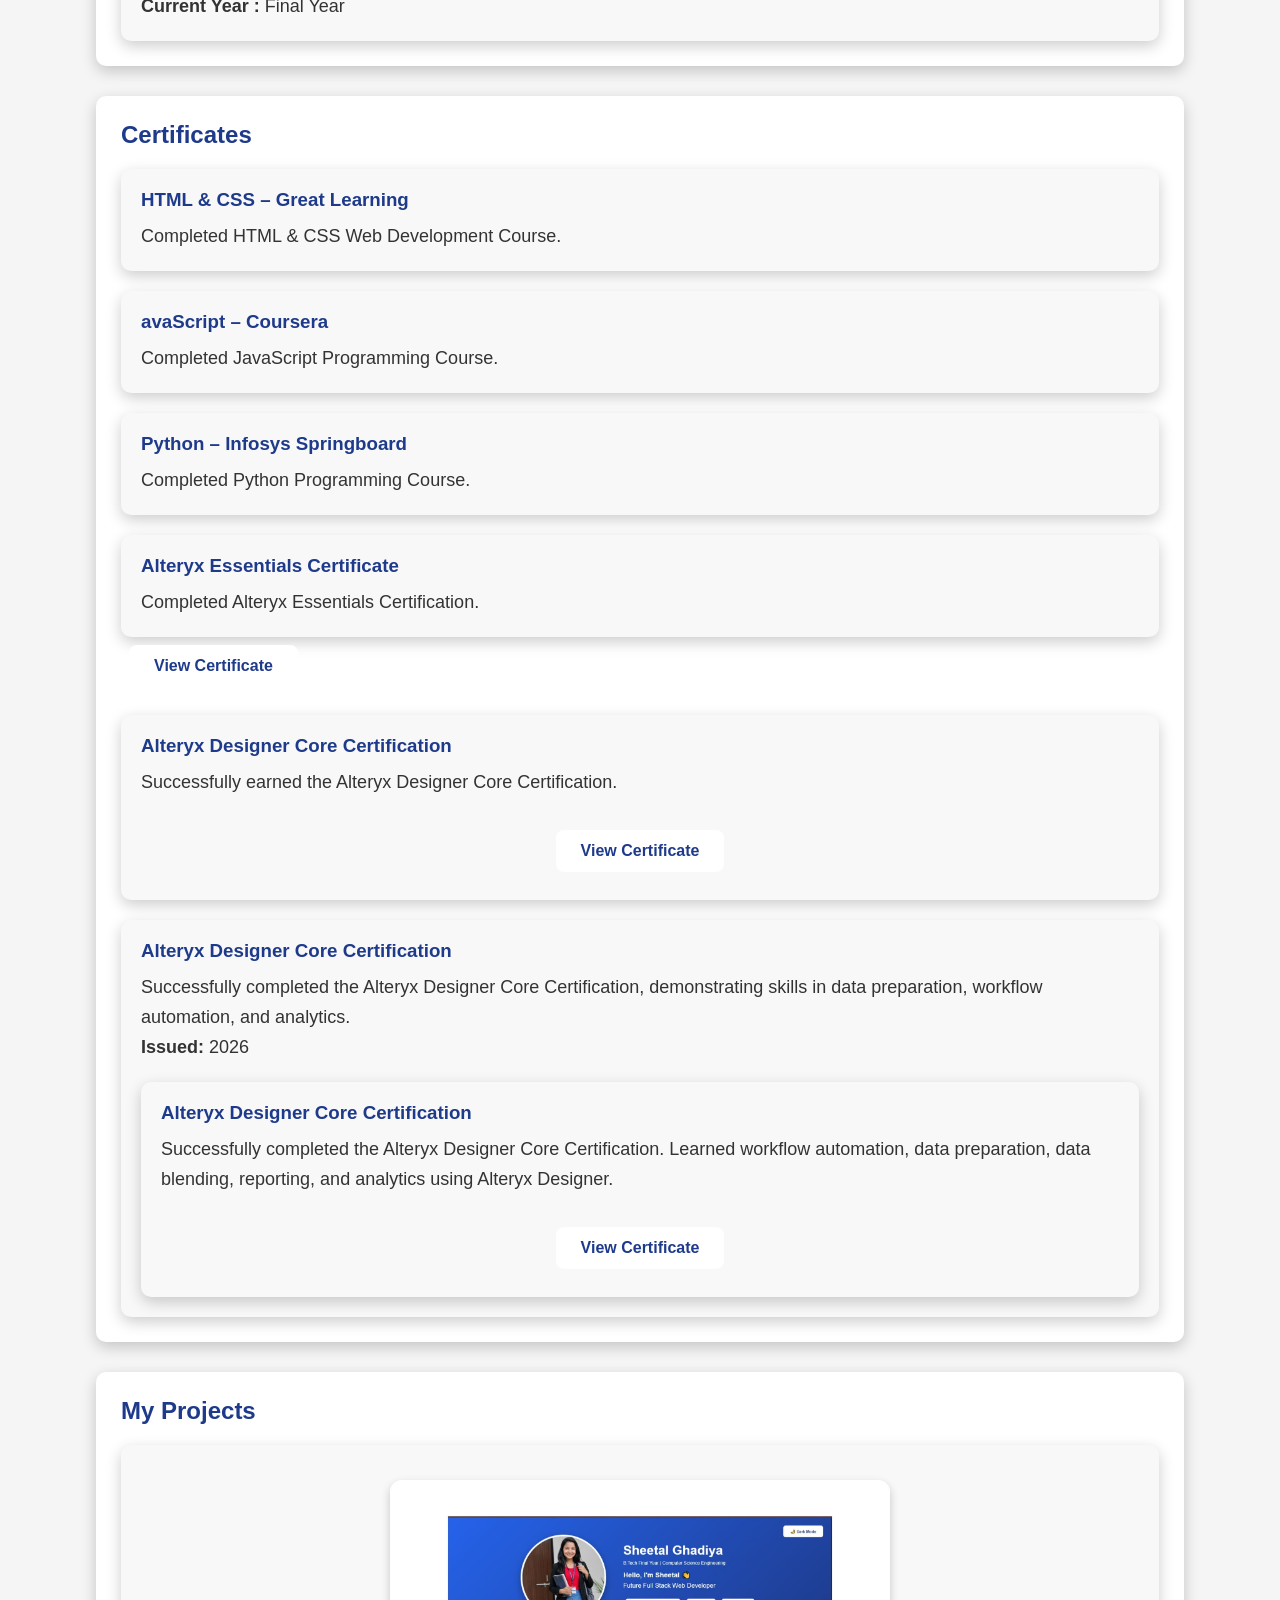
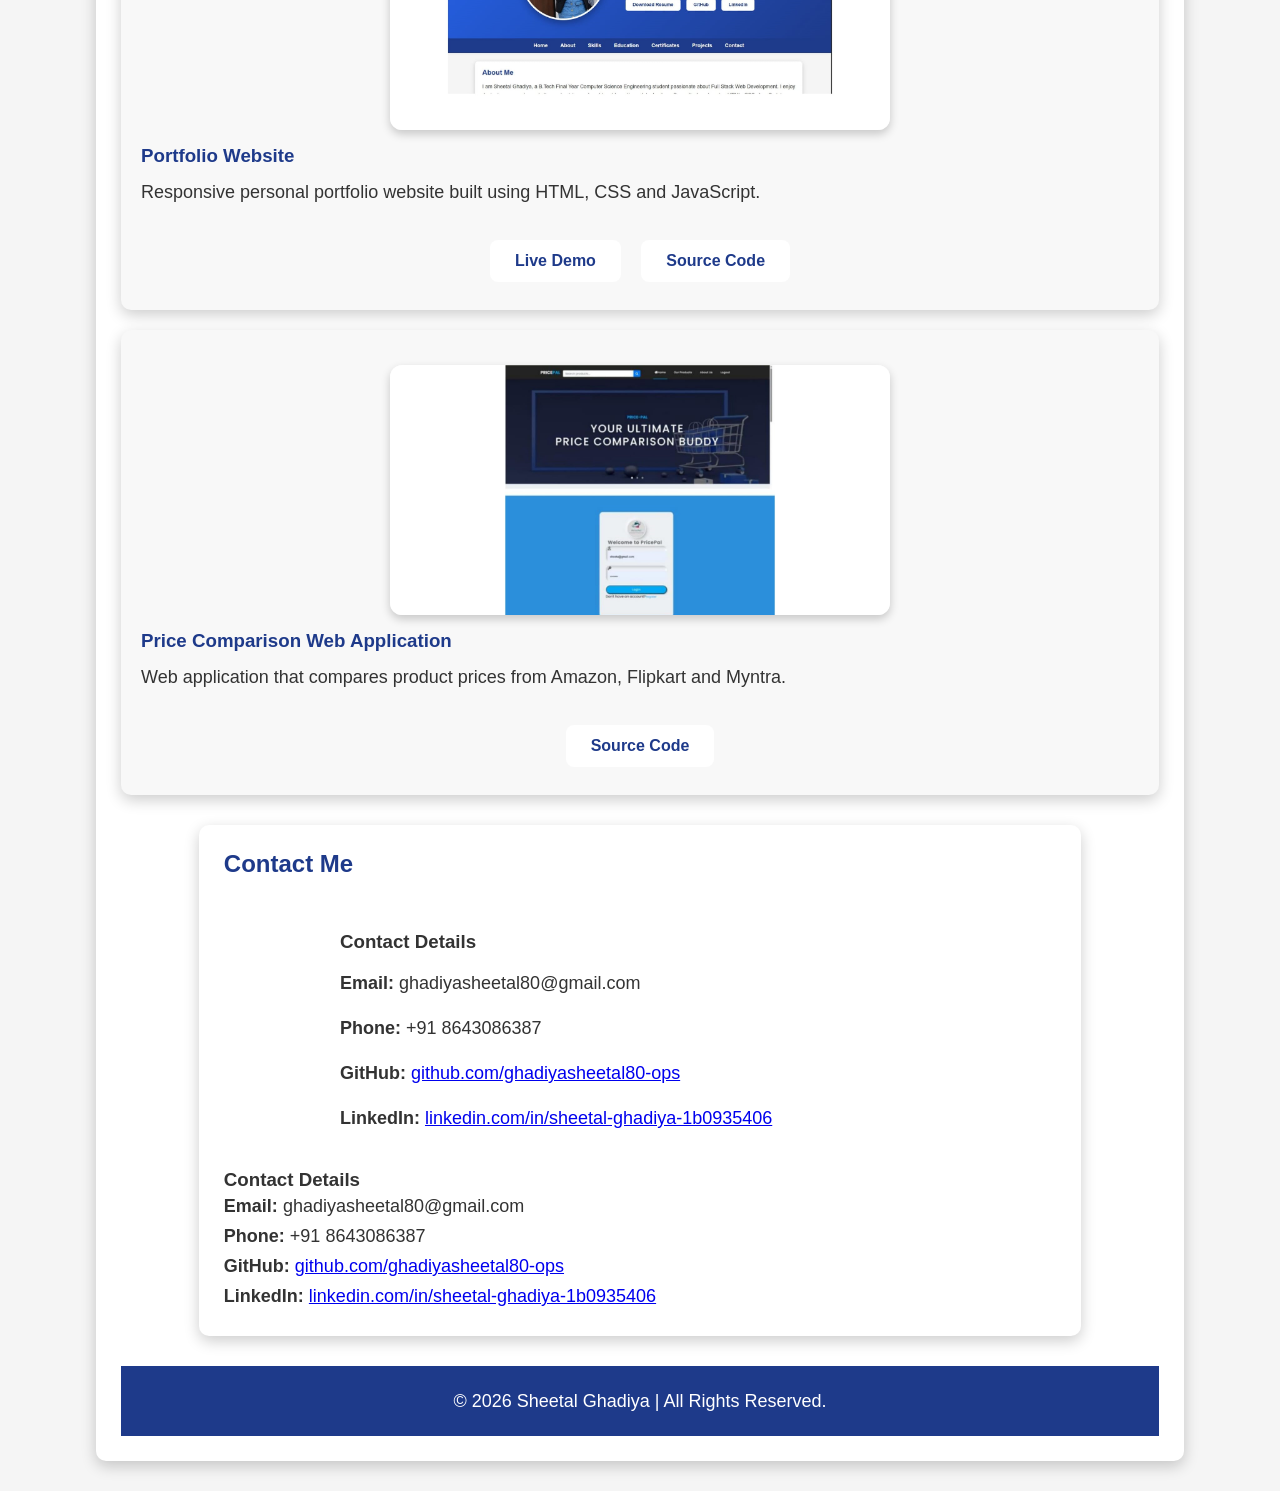
==== commit b19d6c7a: "Fixed certificate links" ====
--- a/index.html
+++ b/index.html
@@ -195,11 +195,10 @@
 
             <p>Completed Alteryx Essentials Certification.</p>
 
-            <div class="buttons">
-                <a href="Alteryx_Essentials_Certificate.pdf" class="btn" target="_blank">
-                    View Certificate
-                </a>
-            </div>
+        </div> <a href="Alteryx_Essentials_Certificate.pdf" class="btn" target="_blank">
+            View Certificate
+        </a>
+        </div>
 
         </div>
 
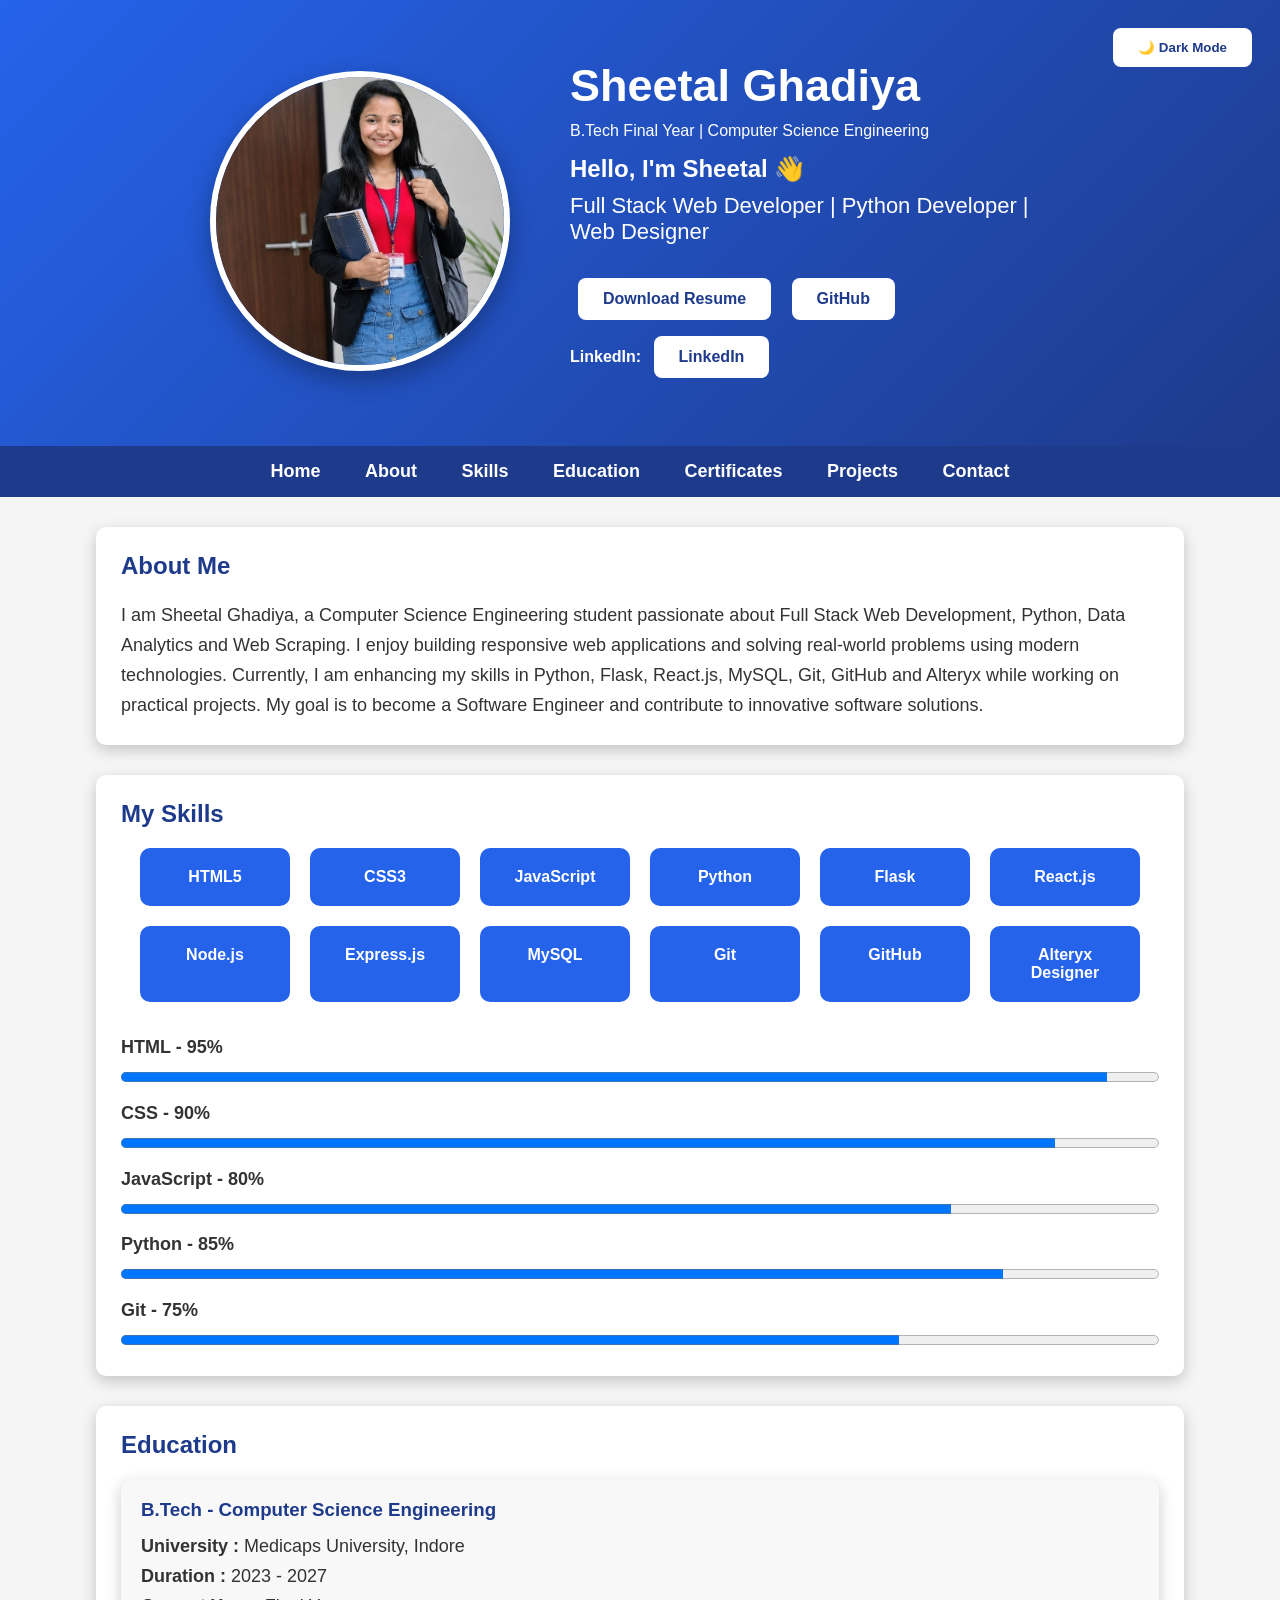
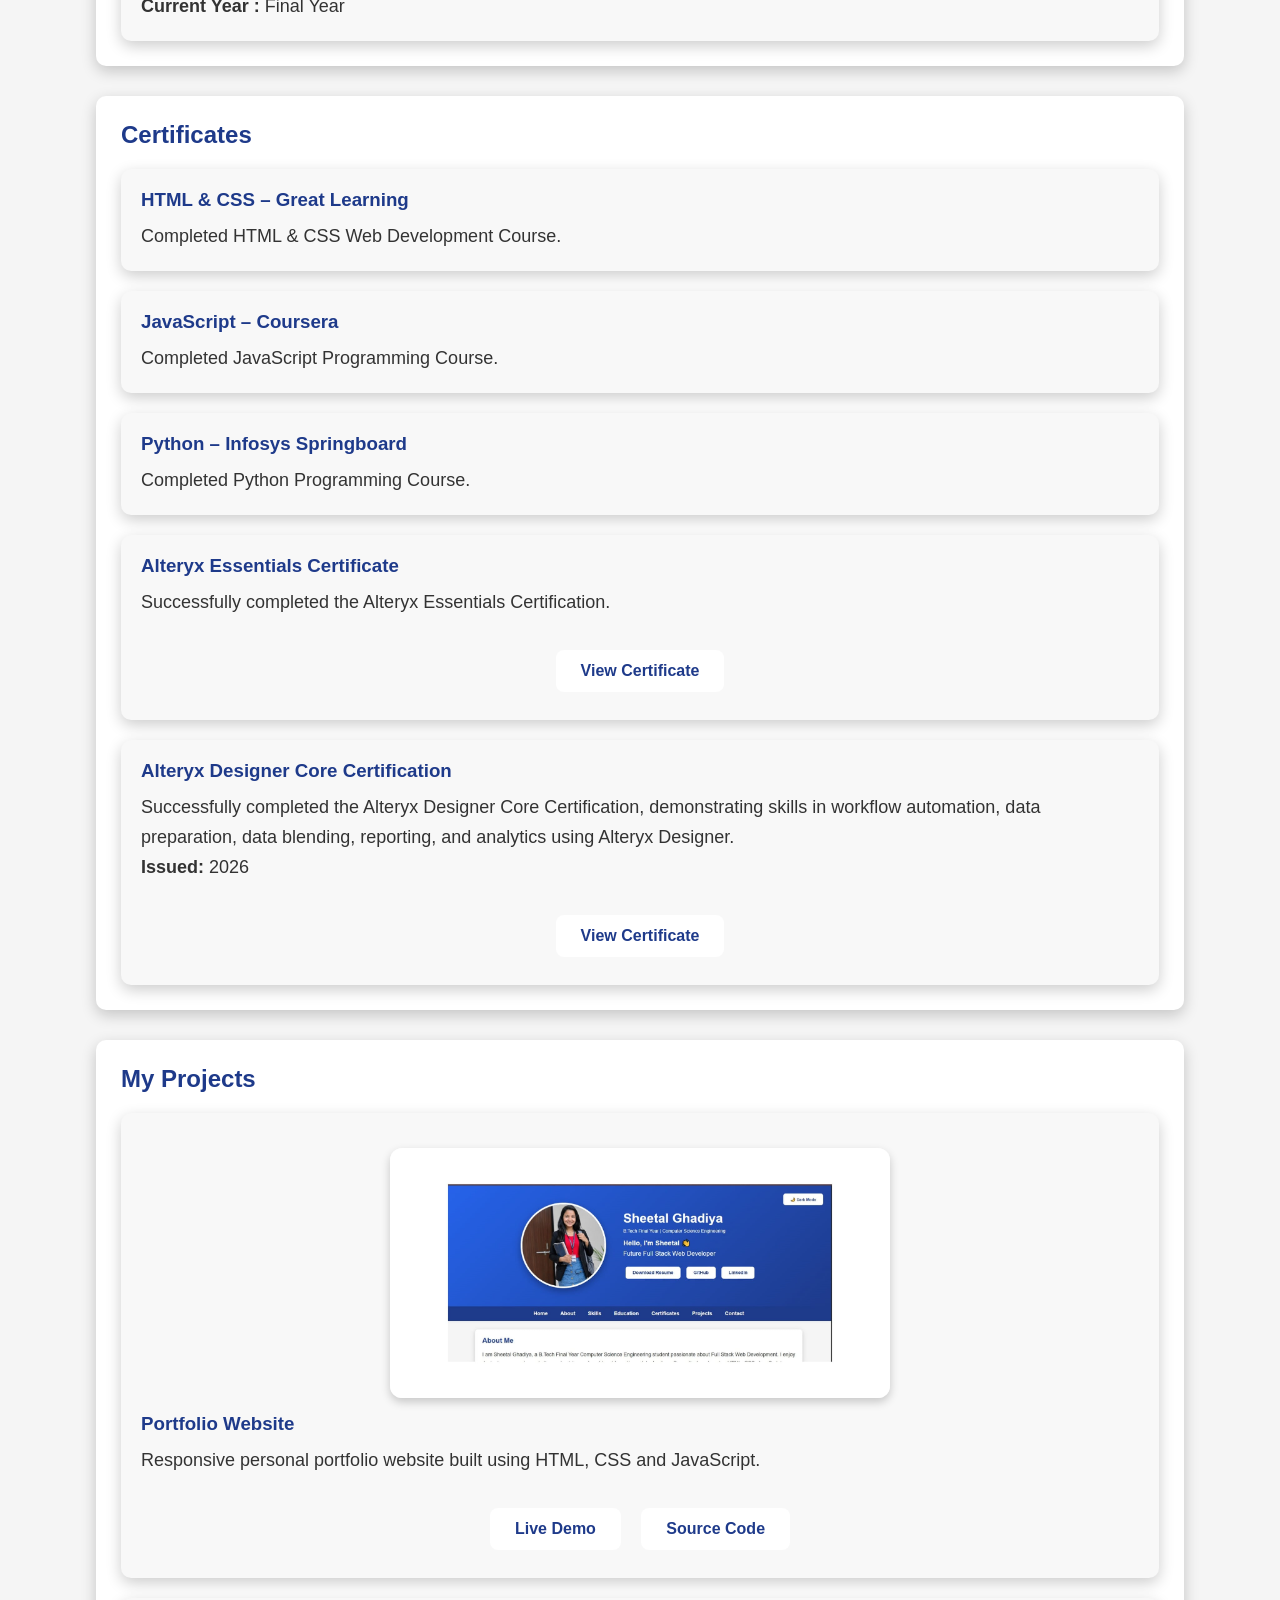
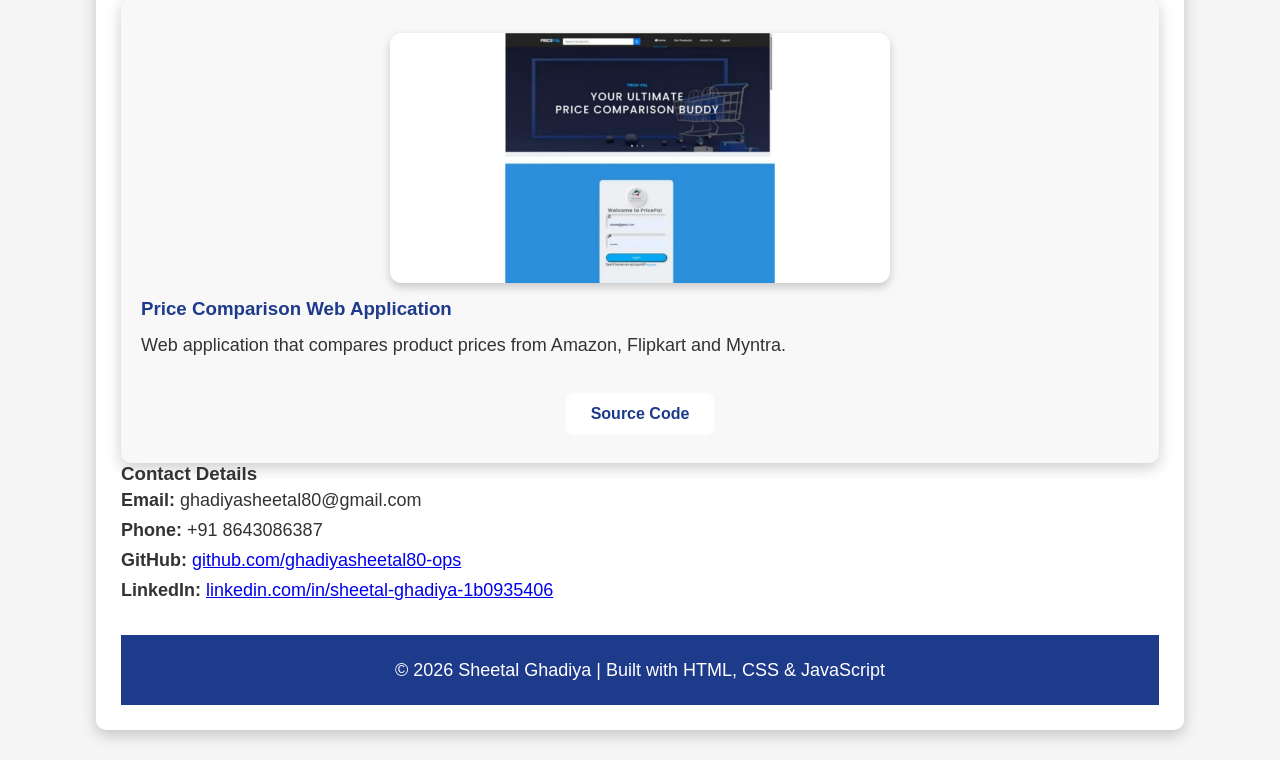
==== commit c4349af5: "Updated portfolio information" ====
--- a/index.html
+++ b/index.html
@@ -89,16 +89,18 @@
 
         <p>
 
-            I am Sheetal Ghadiya, a B.Tech Final Year Computer Science Engineering student at
-            <strong>Medicaps University, Indore</strong>.
-
-            I am passionate about Full Stack Web Development and enjoy building responsive websites and solving
-            real-world problems.
-
-            Currently I am learning HTML, CSS, JavaScript, Python and Git while working on personal projects.
-
-            My goal is to become a professional Full Stack Web Developer.
-
+        <p>
+            I am Sheetal Ghadiya, a Computer Science Engineering student passionate about
+            Full Stack Web Development, Python, Data Analytics and Web Scraping.
+
+            I enjoy building responsive web applications and solving real-world problems
+            using modern technologies.
+
+            Currently, I am enhancing my skills in Python, Flask, React.js, MySQL,
+            Git, GitHub and Alteryx while working on practical projects.
+
+            My goal is to become a Software Engineer and contribute to innovative software solutions.
+        </p>
         </p>
 
     </section>
@@ -111,21 +113,18 @@
 
         <div class="skills">
 
-            <div class="card">HTML</div>
-
-            <div class="card">CSS</div>
-
+            <div class="card">HTML5</div>
+            <div class="card">CSS3</div>
             <div class="card">JavaScript</div>
-
             <div class="card">Python</div>
-
+            <div class="card">Flask</div>
+            <div class="card">React.js</div>
+            <div class="card">Node.js</div>
+            <div class="card">Express.js</div>
+            <div class="card">MySQL</div>
             <div class="card">Git</div>
-
             <div class="card">GitHub</div>
-
-            <div class="card">VS Code</div>
-
-            <div class="card">Responsive Design</div>
+            <div class="card">Alteryx Designer</div>
 
         </div>
 
@@ -162,7 +161,7 @@
 
             <p><strong>University :</strong> Medicaps University, Indore</p>
 
-            <p><strong>Duration :</strong> 2022 - 2026</p>
+            <p><strong>Duration :</strong> 2023 - 2027</p>
 
             <p><strong>Current Year :</strong> Final Year</p>
 
@@ -181,7 +180,7 @@
         </div>
 
         <div class="project-card">
-            <h3>avaScript – Coursera</h3>
+            <h3>JavaScript – Coursera</h3>
             <p>Completed JavaScript Programming Course.</p>
         </div>
 
@@ -189,67 +188,39 @@
             <h3>Python – Infosys Springboard</h3>
             <p>Completed Python Programming Course.</p>
         </div>
-        <div class="project-card">
-
+
+        <div class="project-card">
             <h3>Alteryx Essentials Certificate</h3>
-
-            <p>Completed Alteryx Essentials Certification.</p>
-
-        </div> <a href="Alteryx_Essentials_Certificate.pdf" class="btn" target="_blank">
-            View Certificate
-        </a>
-        </div>
-
-        </div>
-
-        <div class="project-card">
-
+            <p>
+                Successfully completed the Alteryx Essentials Certification.
+            </p>
+
+            <div class="buttons">
+                <a href="Alteryx_Essentials_Certificate.pdf" class="btn" target="_blank">
+                    View Certificate
+                </a>
+            </div>
+        </div>
+
+        <div class="project-card">
             <h3>Alteryx Designer Core Certification</h3>
 
-            <p>Successfully earned the Alteryx Designer Core Certification.</p>
+            <p>
+                Successfully completed the Alteryx Designer Core Certification,
+                demonstrating skills in workflow automation, data preparation,
+                data blending, reporting, and analytics using Alteryx Designer.
+            </p>
+
+            <p><strong>Issued:</strong> 2026</p>
 
             <div class="buttons">
                 <a href="Alteryx_Designer_Core_Certificate.pdf" class="btn" target="_blank">
                     View Certificate
                 </a>
             </div>
-
-        </div>
-
-        <div class="project-card">
-
-            <h3>Alteryx Designer Core Certification</h3>
-
-            <p>
-                Successfully completed the Alteryx Designer Core Certification, demonstrating skills in data
-                preparation, workflow automation, and analytics.
-            </p>
-
-            <p><strong>Issued:</strong> 2026</p>
-
-            <div class="project-card">
-
-                <h3>Alteryx Designer Core Certification</h3>
-
-                <p>
-                    Successfully completed the Alteryx Designer Core Certification.
-                    Learned workflow automation, data preparation, data blending, reporting, and analytics using Alteryx
-                    Designer.
-                </p>
-
-                <div class="buttons">
-                    <a href="Alteryx_Certificate.pdf" class="btn" target="_blank">
-                        View Certificate
-                    </a>
-                </div>
-
-            </div>
-
-        </div>
-
-    </section>
-
-
+        </div>
+
+    </section>
     <!-- ================= PROJECTS ================= -->
 
     <section id="projects">
@@ -291,64 +262,30 @@
 
         <!-- ================= CONTACT ================= -->
 
-        <section id="contact">
-
-            <h2>Contact Me</h2>
-
-            <form id="contactForm">
-
-                <br>
-
-                <h3>Contact Details</h3>
-
-                <p><strong>Email:</strong> ghadiyasheetal80@gmail.com</p>
-
-                <p><strong>Phone:</strong> +91 8643086387</p>
-
-                <p><strong>GitHub:</strong>
-                    <a href="https://github.com/ghadiyasheetal80-ops" target="_blank">
-                        github.com/ghadiyasheetal80-ops
-                    </a>
-                </p>
-
-                <p><strong>LinkedIn:</strong>
-                    <a href="https://www.linkedin.com/in/sheetal-ghadiya-1b0935406/" target="_blank">
-                        linkedin.com/in/sheetal-ghadiya-1b0935406
-                    </a>
-                </p>
-            </form>
-
-            <br><br>
-
-            <h3>Contact Details</h3>
-
-            <p><strong>Email:</strong> ghadiyasheetal80@gmail.com</p>
-
-            <p><strong>Phone:</strong> +91 8643086387</p>
-
-            <p><strong>GitHub:</strong>
-                <a href="https://github.com/ghadiyasheetal80-ops" target="_blank">
-                    github.com/ghadiyasheetal80-ops
-                </a>
-            </p>
-
-            <p><strong>LinkedIn:</strong>
-                <a href="https://www.linkedin.com/in/sheetal-ghadiya-1b0935406/" target="_blank">
-                    linkedin.com/in/sheetal-ghadiya-1b0935406
-                </a>
-            </p>
-
-        </section>
+        <h3>Contact Details</h3>
+
+        <p><strong>Email:</strong> ghadiyasheetal80@gmail.com</p>
+
+        <p><strong>Phone:</strong> +91 8643086387</p>
+
+        <p><strong>GitHub:</strong>
+            <a href="https://github.com/ghadiyasheetal80-ops" target="_blank">
+                github.com/ghadiyasheetal80-ops
+            </a>
+        </p>
+
+        <p><strong>LinkedIn:</strong>
+            <a href="https://www.linkedin.com/in/sheetal-ghadiya-1b0935406/" target="_blank">
+                linkedin.com/in/sheetal-ghadiya-1b0935406
+            </a>
+        </p>
         <!-- Scroll Button -->
 
         <button id="topBtn">⬆</button>
 
         <!-- Footer -->
-
         <footer>
-
-            <p>© 2026 Sheetal Ghadiya | All Rights Reserved.</p>
-
+            <p>© 2026 Sheetal Ghadiya | Built with HTML, CSS & JavaScript</p>
         </footer>
 
         <script src="script.js"></script>
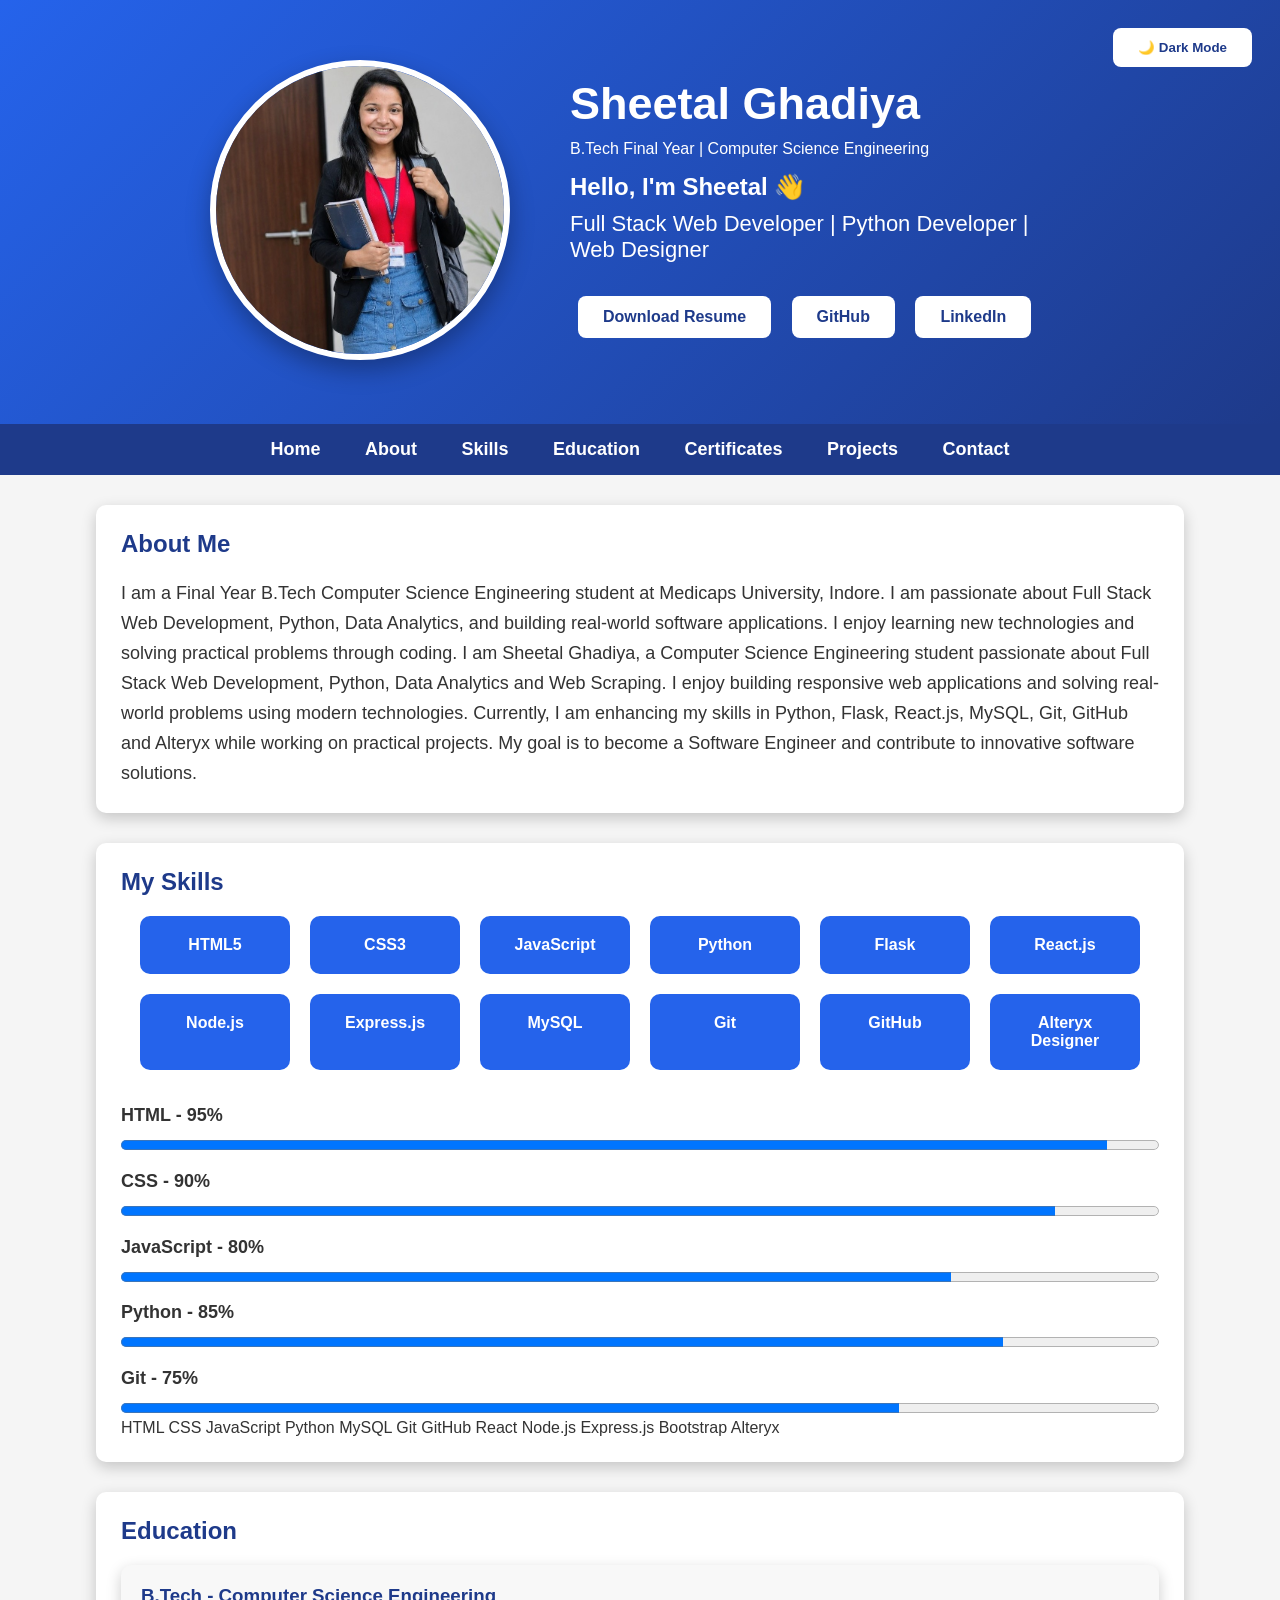
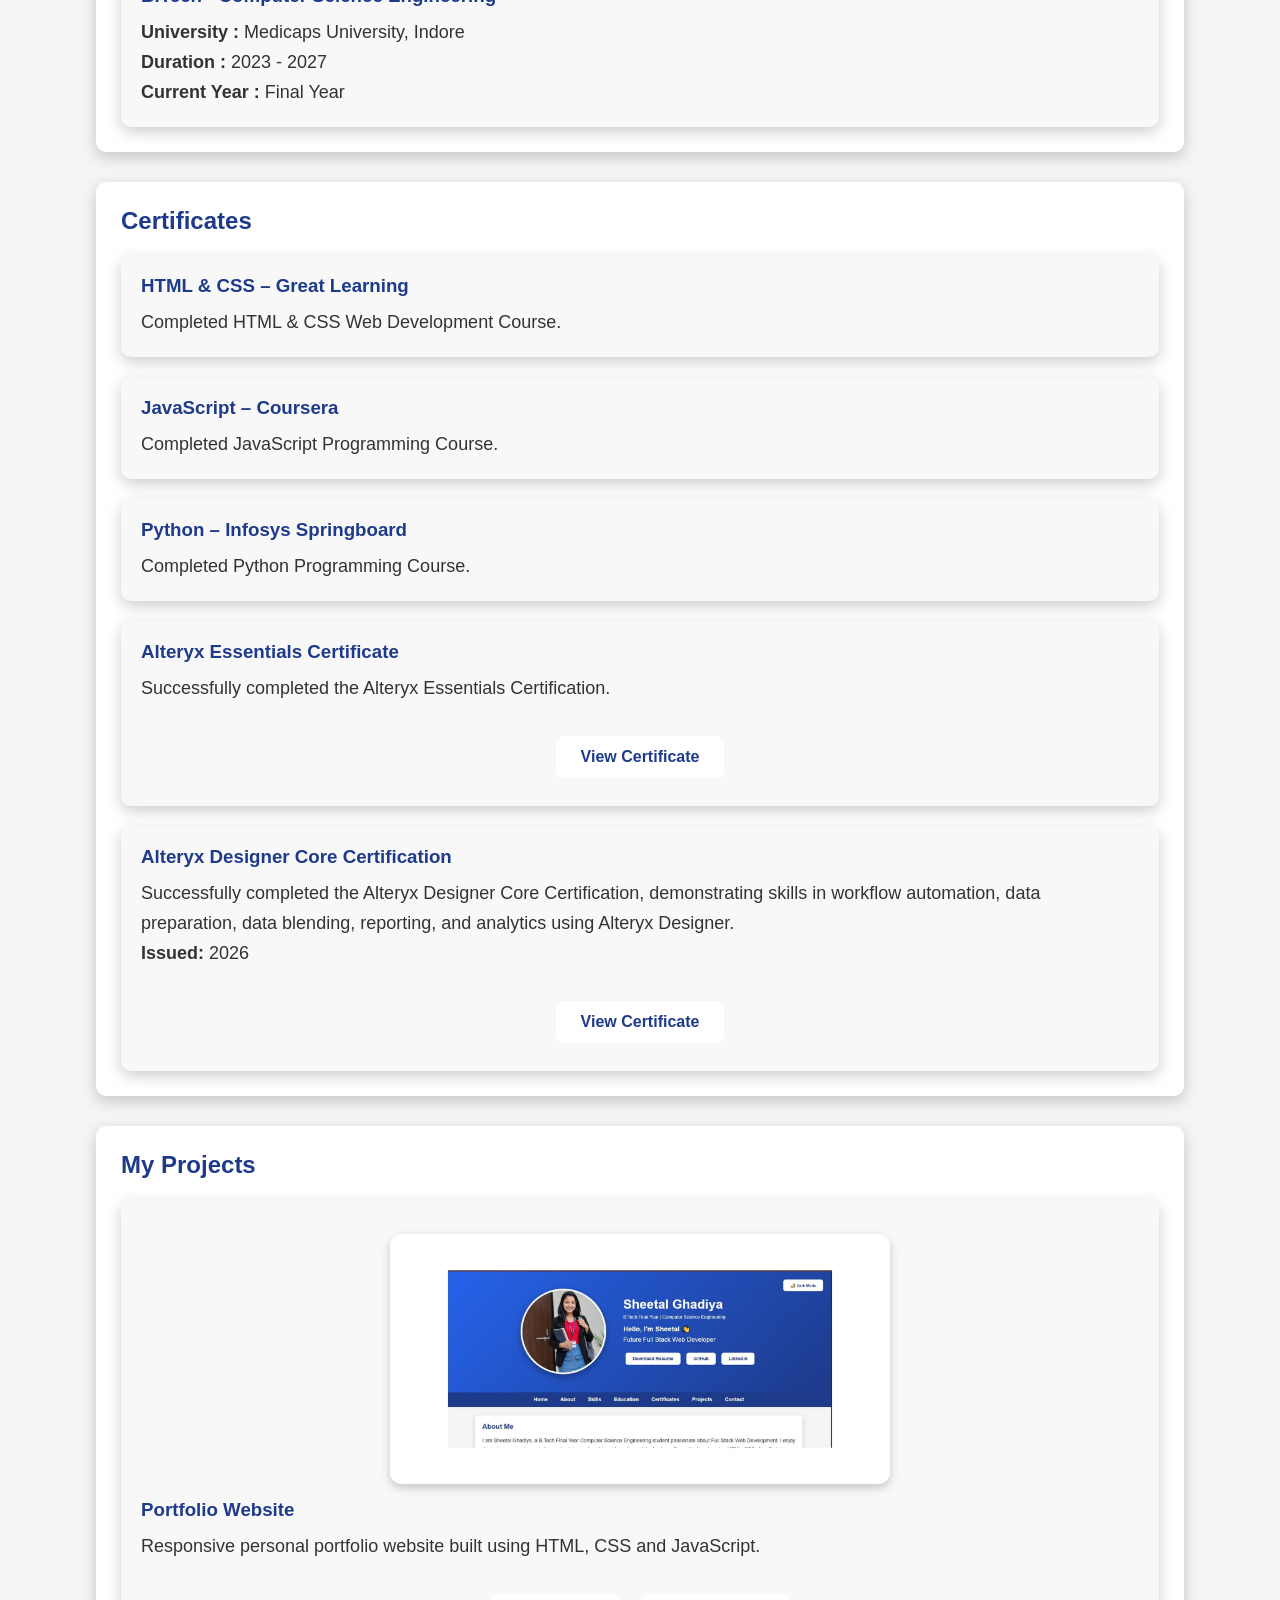
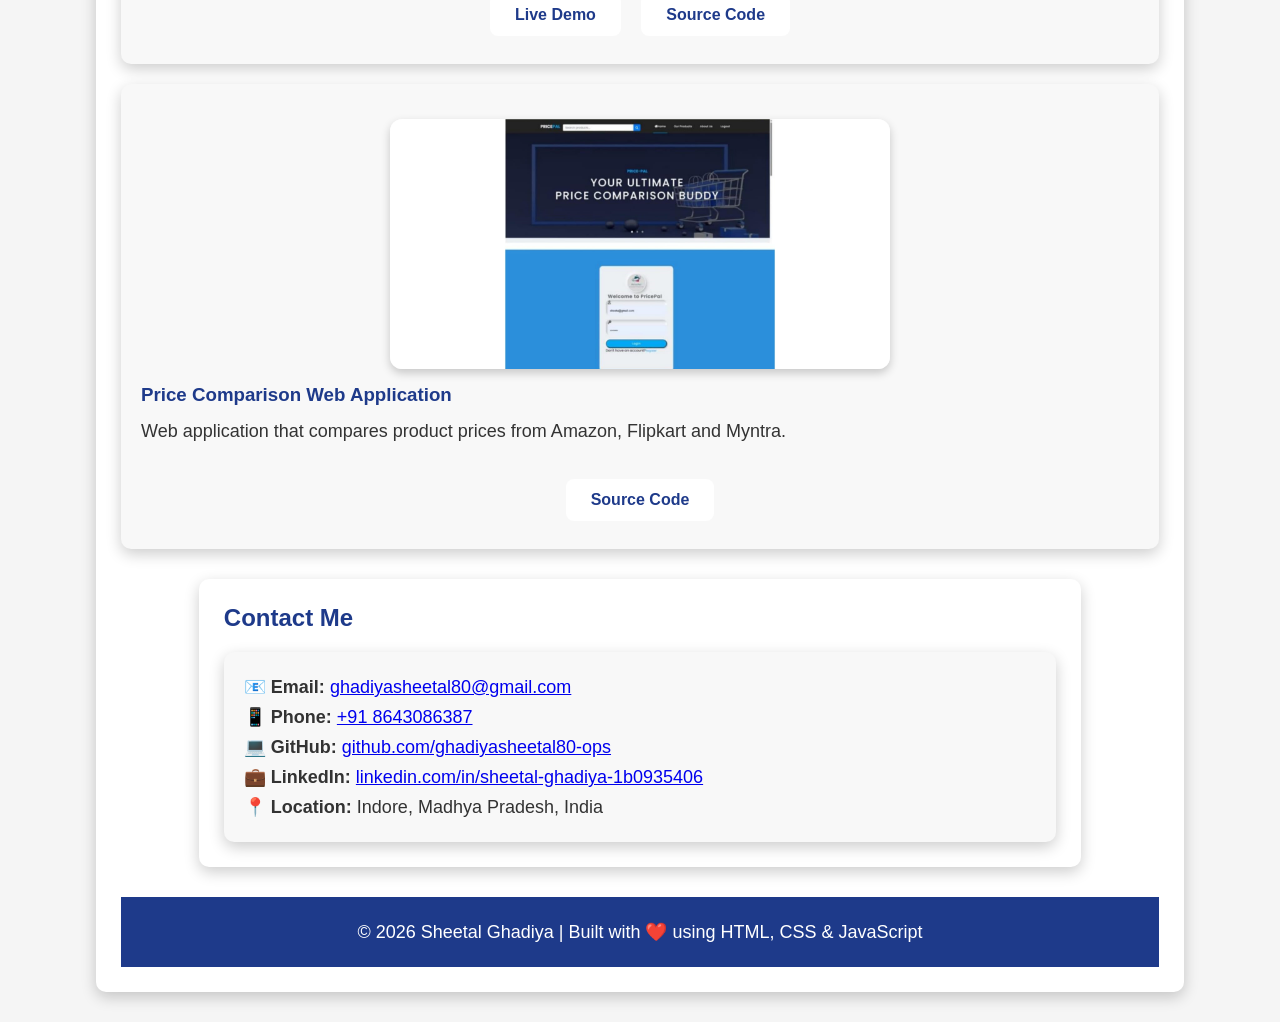
==== commit 520308ef: "Updated Contact Section" ====
--- a/index.html
+++ b/index.html
@@ -43,13 +43,12 @@
                         GitHub
                     </a>
 
-                    <!-- LinkedIn link apna add kar dena -->
-                    <p><strong>LinkedIn:</strong>
-                        <a href="https://www.linkedin.com/in/sheetal-ghadiya-1b0935406/" class="btn" target="_blank">
-                            LinkedIn
-                        </a>
-                    </p>
+                    <a href="https://www.linkedin.com/in/sheetal-ghadiya-1b0935406/" class="btn" target="_blank">
+                        LinkedIn
+                    </a>
+
                 </div>
+
 
             </div>
 
@@ -90,6 +89,11 @@
         <p>
 
         <p>
+
+            I am a Final Year B.Tech Computer Science Engineering student at Medicaps University, Indore. I am
+            passionate about Full Stack Web Development, Python, Data Analytics, and building real-world software
+            applications. I enjoy learning new technologies and solving practical problems through coding.
+
             I am Sheetal Ghadiya, a Computer Science Engineering student passionate about
             Full Stack Web Development, Python, Data Analytics and Web Scraping.
 
@@ -101,6 +105,7 @@
 
             My goal is to become a Software Engineer and contribute to innovative software solutions.
         </p>
+
         </p>
 
     </section>
@@ -145,6 +150,18 @@
             <p>Git - 75%</p>
             <progress value="75" max="100"></progress>
 
+            HTML
+            CSS
+            JavaScript
+            Python
+            MySQL
+            Git
+            GitHub
+            React
+            Node.js
+            Express.js
+            Bootstrap
+            Alteryx
         </div>
 
     </section>
@@ -262,32 +279,52 @@
 
         <!-- ================= CONTACT ================= -->
 
-        <h3>Contact Details</h3>
-
-        <p><strong>Email:</strong> ghadiyasheetal80@gmail.com</p>
-
-        <p><strong>Phone:</strong> +91 8643086387</p>
-
-        <p><strong>GitHub:</strong>
-            <a href="https://github.com/ghadiyasheetal80-ops" target="_blank">
-                github.com/ghadiyasheetal80-ops
-            </a>
-        </p>
-
-        <p><strong>LinkedIn:</strong>
-            <a href="https://www.linkedin.com/in/sheetal-ghadiya-1b0935406/" target="_blank">
-                linkedin.com/in/sheetal-ghadiya-1b0935406
-            </a>
-        </p>
+        <!-- ================= CONTACT ================= -->
+
+        <section id="contact">
+
+            <h2>Contact Me</h2>
+
+            <div class="project-card">
+
+                <p><strong>📧 Email:</strong>
+                    <a href="mailto:ghadiyasheetal80@gmail.com">
+                        ghadiyasheetal80@gmail.com
+                    </a>
+                </p>
+
+                <p><strong>📱 Phone:</strong>
+                    <a href="tel:+918643086387">
+                        +91 8643086387
+                    </a>
+                </p>
+
+                <p><strong>💻 GitHub:</strong>
+                    <a href="https://github.com/ghadiyasheetal80-ops" target="_blank">
+                        github.com/ghadiyasheetal80-ops
+                    </a>
+                </p>
+
+                <p><strong>💼 LinkedIn:</strong>
+                    <a href="https://www.linkedin.com/in/sheetal-ghadiya-1b0935406/" target="_blank">
+                        linkedin.com/in/sheetal-ghadiya-1b0935406
+                    </a>
+                </p>
+
+                <p><strong>📍 Location:</strong> Indore, Madhya Pradesh, India</p>
+
+            </div>
+
+        </section>
+
         <!-- Scroll Button -->
 
         <button id="topBtn">⬆</button>
 
         <!-- Footer -->
         <footer>
-            <p>© 2026 Sheetal Ghadiya | Built with HTML, CSS & JavaScript</p>
+            <p>© 2026 Sheetal Ghadiya | Built with ❤️ using HTML, CSS & JavaScript</p>
         </footer>
-
         <script src="script.js"></script>
 
 </body>
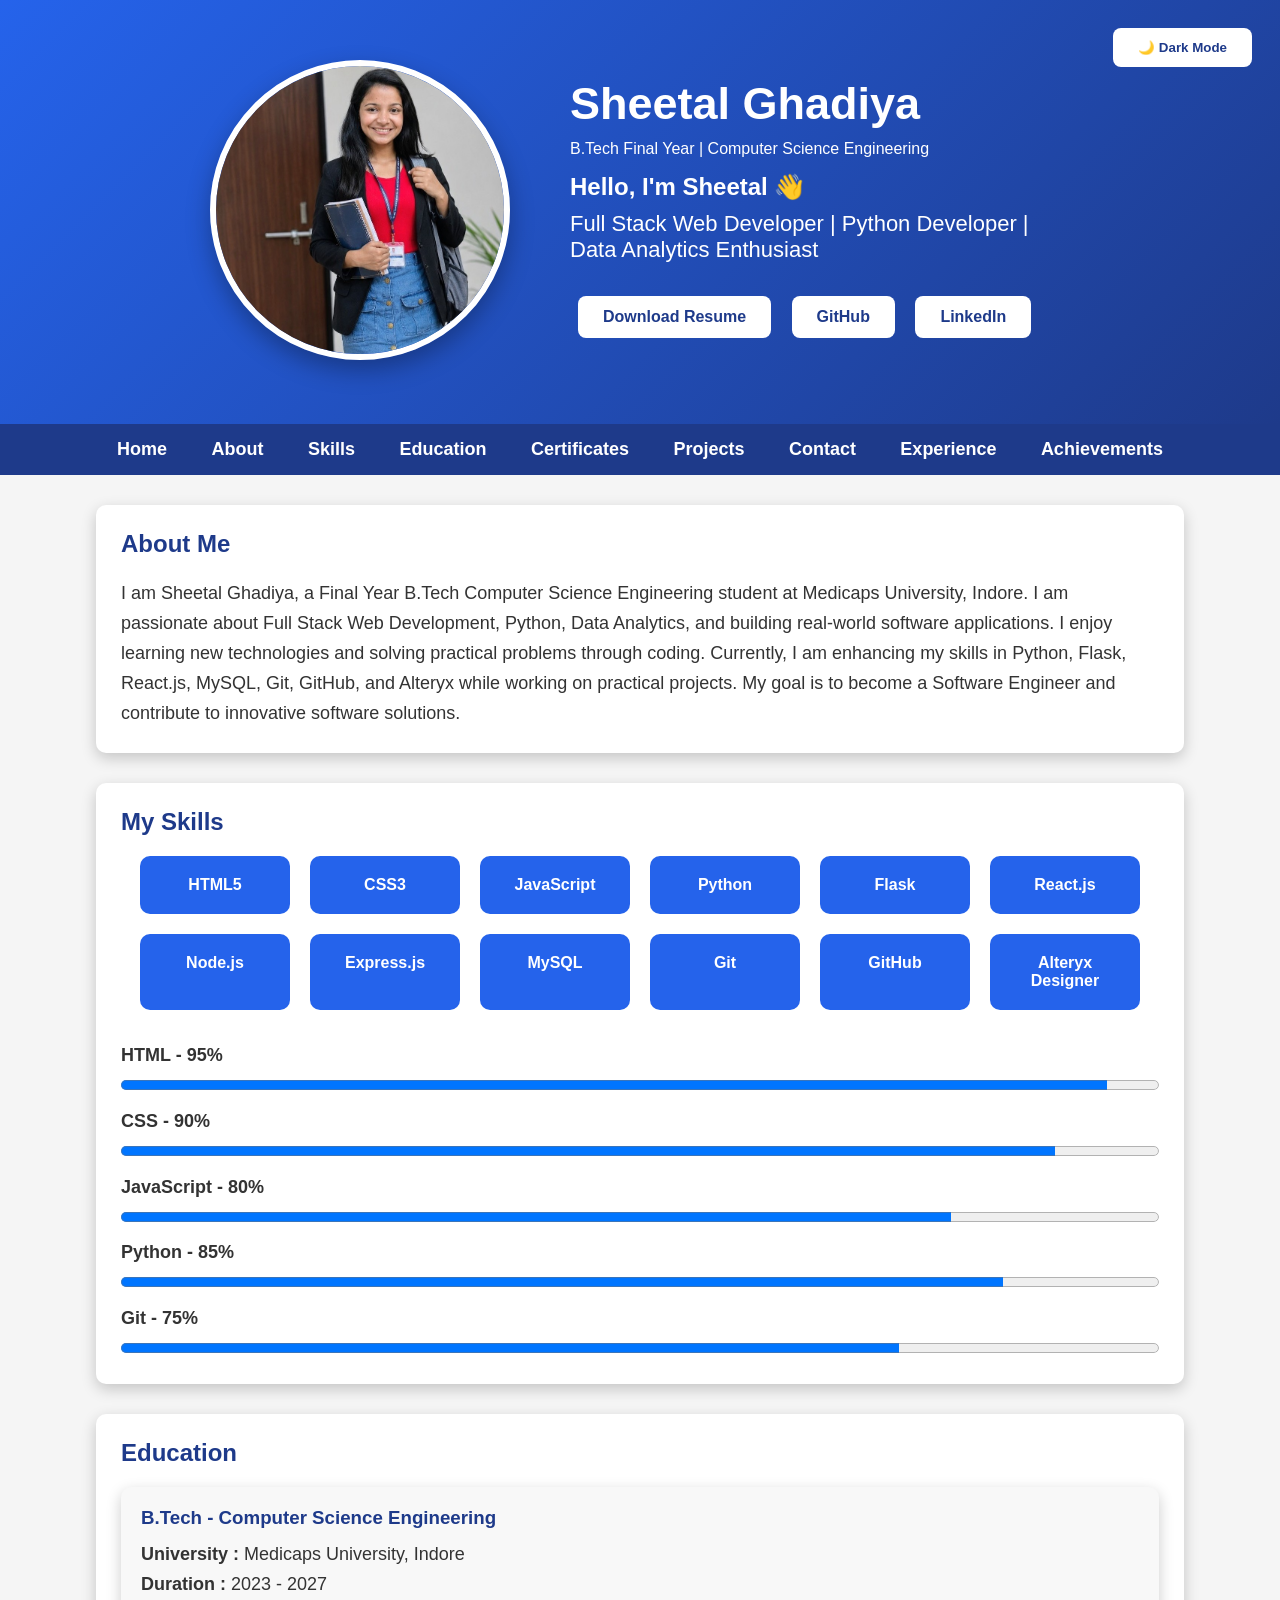
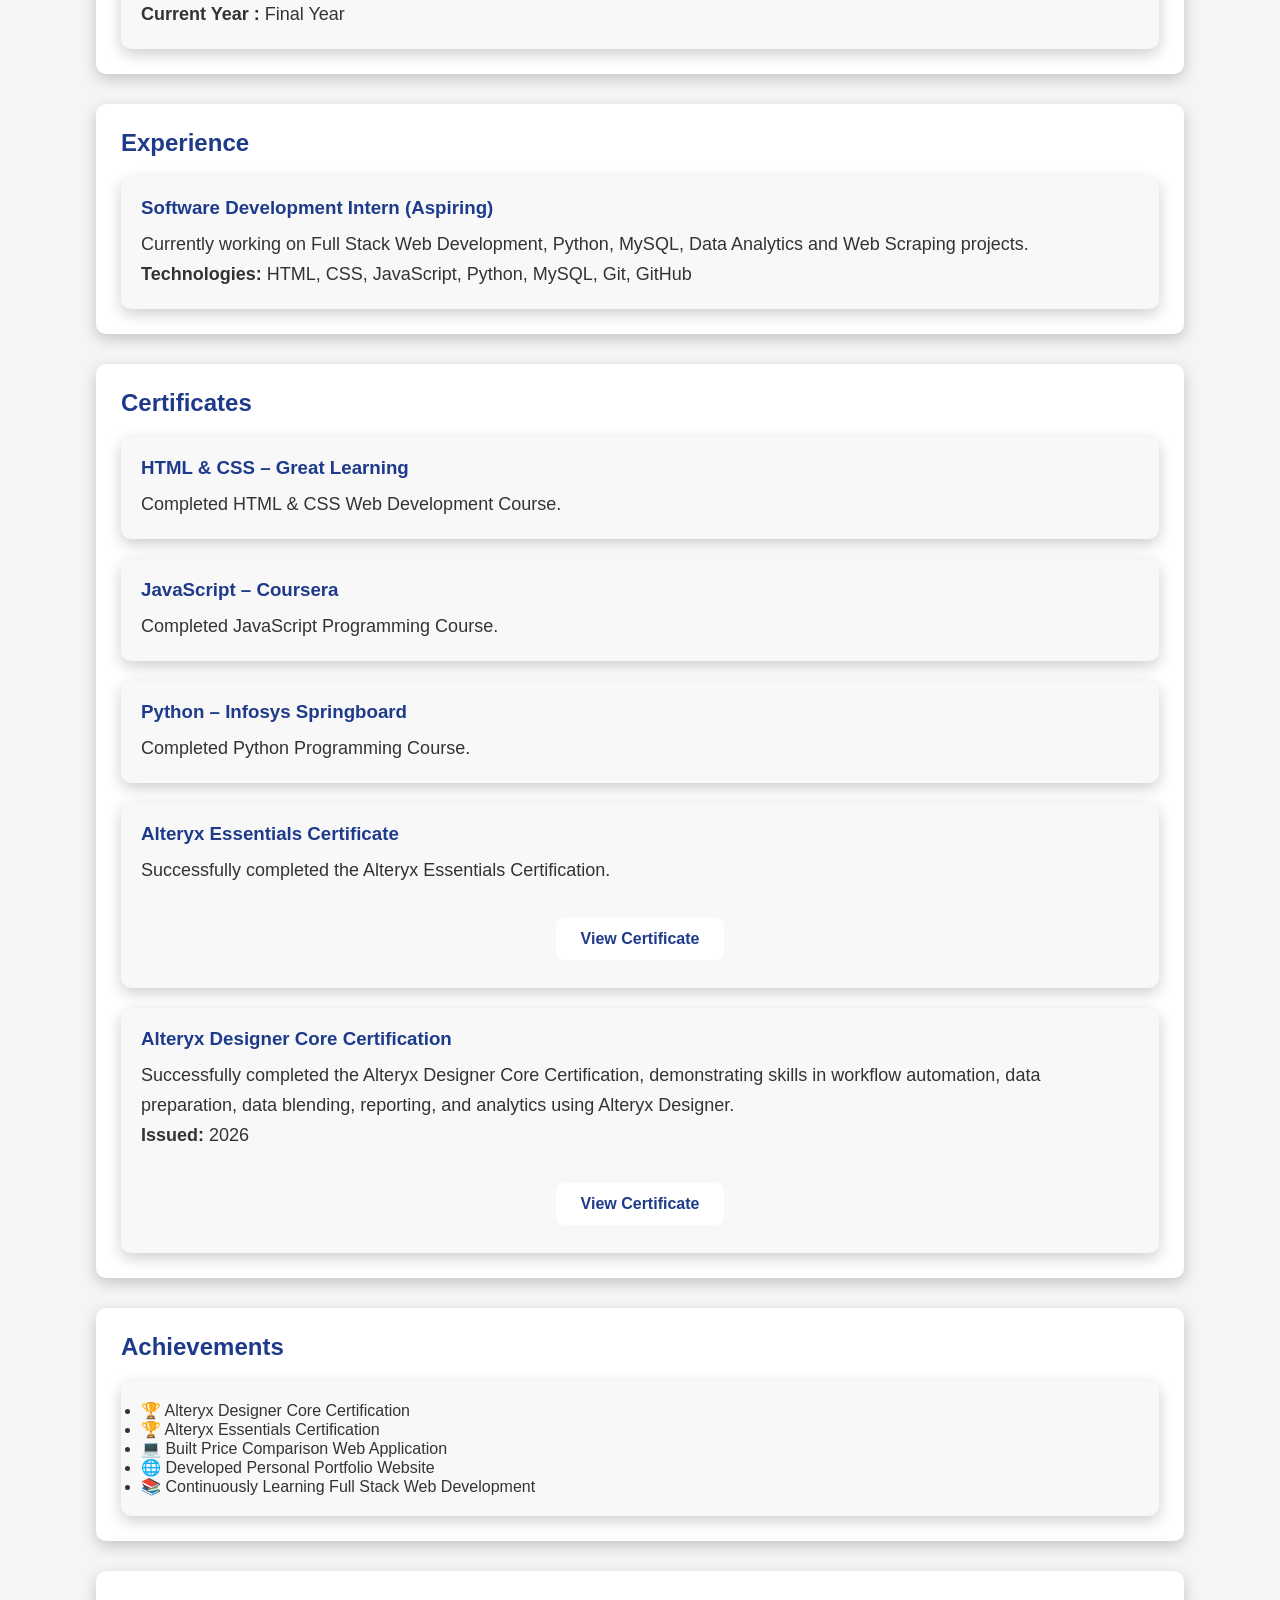
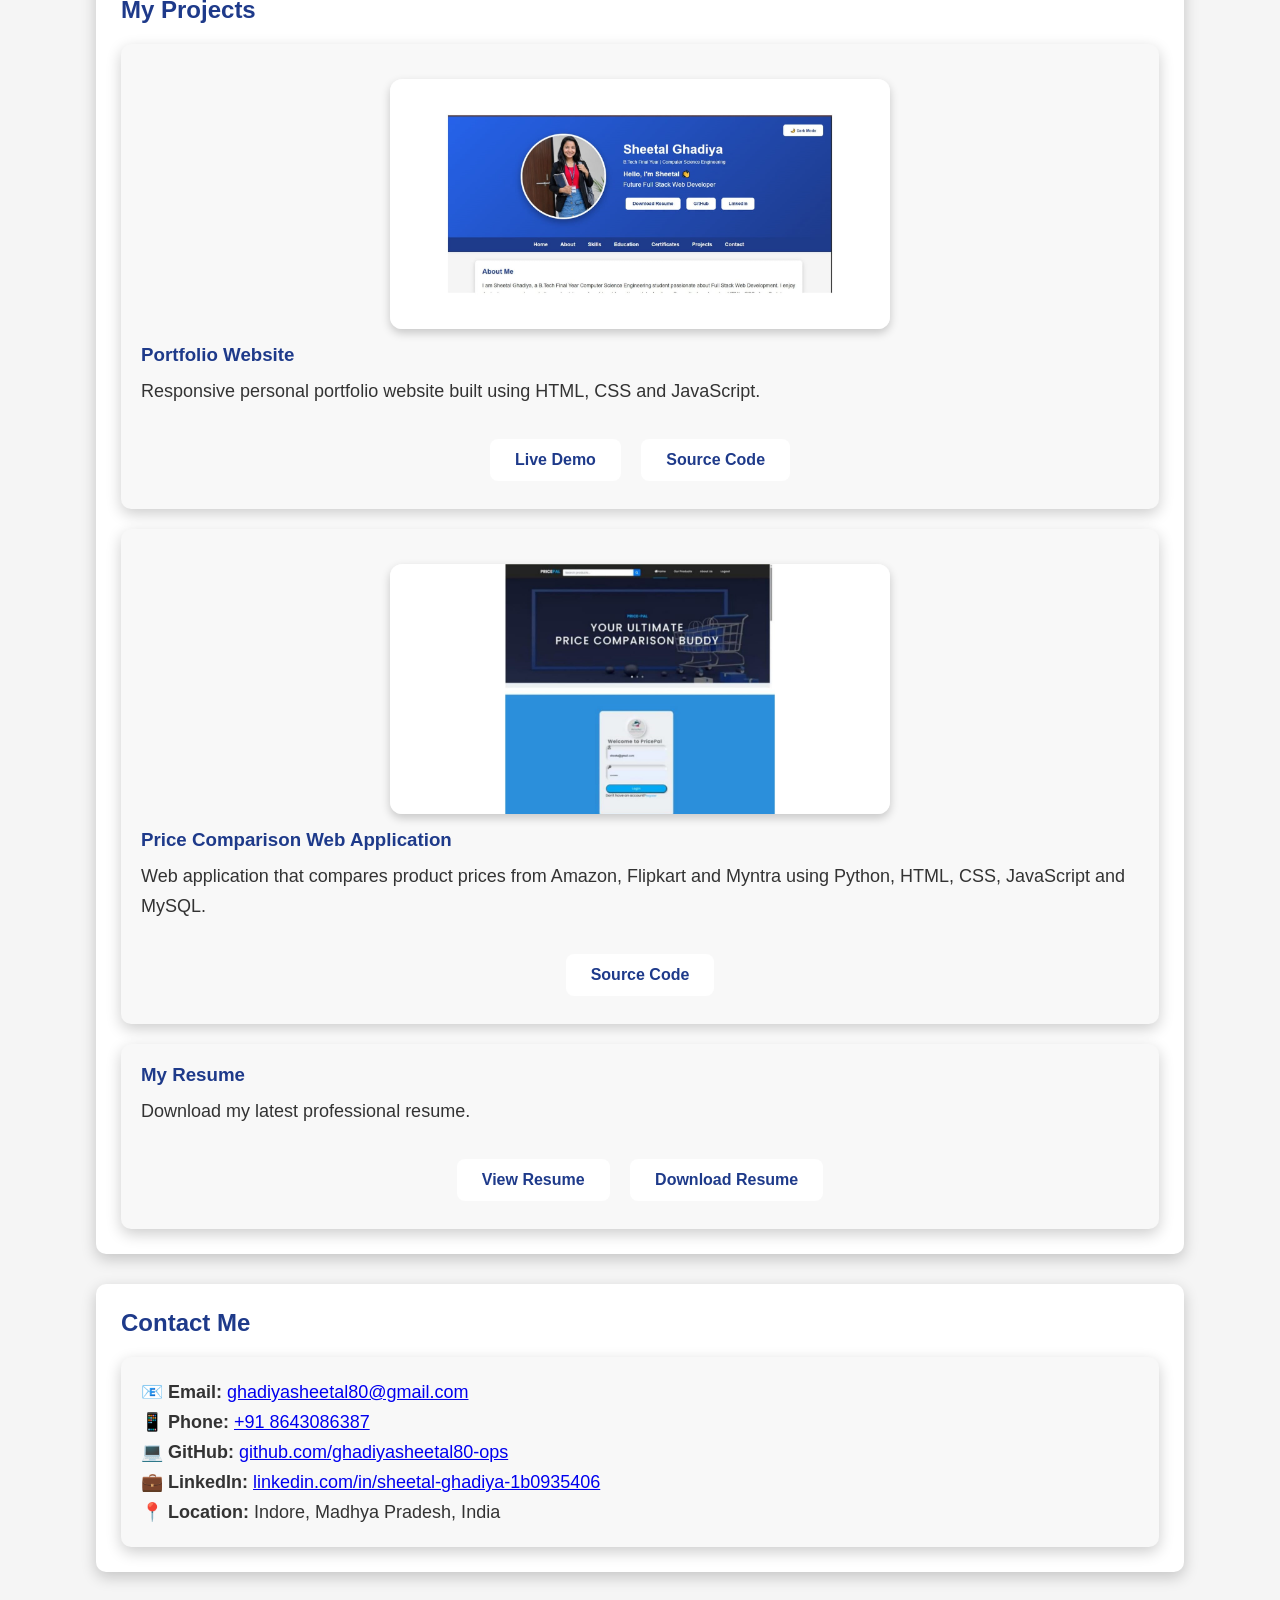
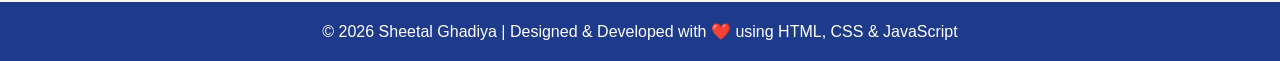
==== commit a86a00d7: "Final portfolio update" ====
--- a/index.html
+++ b/index.html
@@ -30,7 +30,7 @@
                 <h2>Hello, I'm Sheetal 👋</h2>
 
                 <p class="intro">
-                    Full Stack Web Developer | Python Developer | Web Designer
+                    Full Stack Web Developer | Python Developer | Data Analytics Enthusiast
                 </p>
 
                 <div class="buttons">
@@ -74,6 +74,10 @@
 
         <a href="#contact">Contact</a>
 
+        <a href="#experience">Experience</a>
+
+        <a href="#achievements">Achievements</a>
+
     </nav>
 
     <button id="darkModeBtn" class="btn">
@@ -86,26 +90,16 @@
 
         <h2>About Me</h2>
 
+
         <p>
 
         <p>
-
-            I am a Final Year B.Tech Computer Science Engineering student at Medicaps University, Indore. I am
-            passionate about Full Stack Web Development, Python, Data Analytics, and building real-world software
-            applications. I enjoy learning new technologies and solving practical problems through coding.
-
-            I am Sheetal Ghadiya, a Computer Science Engineering student passionate about
-            Full Stack Web Development, Python, Data Analytics and Web Scraping.
-
-            I enjoy building responsive web applications and solving real-world problems
-            using modern technologies.
-
-            Currently, I am enhancing my skills in Python, Flask, React.js, MySQL,
-            Git, GitHub and Alteryx while working on practical projects.
-
-            My goal is to become a Software Engineer and contribute to innovative software solutions.
-        </p>
-
+            I am Sheetal Ghadiya, a Final Year B.Tech Computer Science Engineering student at Medicaps University,
+            Indore. I am passionate about Full Stack Web Development, Python, Data Analytics, and building real-world
+            software applications. I enjoy learning new technologies and solving practical problems through coding.
+            Currently, I am enhancing my skills in Python, Flask, React.js, MySQL, Git, GitHub, and Alteryx while
+            working on practical projects. My goal is to become a Software Engineer and contribute to innovative
+            software solutions.
         </p>
 
     </section>
@@ -150,18 +144,6 @@
             <p>Git - 75%</p>
             <progress value="75" max="100"></progress>
 
-            HTML
-            CSS
-            JavaScript
-            Python
-            MySQL
-            Git
-            GitHub
-            React
-            Node.js
-            Express.js
-            Bootstrap
-            Alteryx
         </div>
 
     </section>
@@ -181,6 +163,25 @@
             <p><strong>Duration :</strong> 2023 - 2027</p>
 
             <p><strong>Current Year :</strong> Final Year</p>
+
+        </div>
+
+    </section>
+
+    <section id="experience">
+
+        <h2>Experience</h2>
+
+        <div class="project-card">
+
+            <h3>Software Development Intern (Aspiring)</h3>
+
+            <p>
+                Currently working on Full Stack Web Development, Python, MySQL,
+                Data Analytics and Web Scraping projects.
+            </p>
+
+            <p><strong>Technologies:</strong> HTML, CSS, JavaScript, Python, MySQL, Git, GitHub</p>
 
         </div>
 
@@ -238,6 +239,30 @@
         </div>
 
     </section>
+
+    <section id="achievements">
+
+        <h2>Achievements</h2>
+
+        <div class="project-card">
+
+            <ul>
+
+                <li>🏆 Alteryx Designer Core Certification</li>
+
+                <li>🏆 Alteryx Essentials Certification</li>
+
+                <li>💻 Built Price Comparison Web Application</li>
+
+                <li>🌐 Developed Personal Portfolio Website</li>
+
+                <li>📚 Continuously Learning Full Stack Web Development</li>
+
+            </ul>
+
+        </div>
+
+    </section>
     <!-- ================= PROJECTS ================= -->
 
     <section id="projects">
@@ -246,86 +271,136 @@
 
         <!-- Portfolio Website -->
         <div class="project-card">
+
             <img src="portfolio.png" alt="Portfolio Website" class="project-img">
 
             <h3>Portfolio Website</h3>
 
-            <p>Responsive personal portfolio website built using HTML, CSS and JavaScript.</p>
+            <p>
+                Responsive personal portfolio website built using HTML, CSS and JavaScript.
+            </p>
 
             <div class="buttons">
-                <a href="https://ghadiyasheetal80-ops.github.io/portfolio/" class="btn" target="_blank">Live Demo</a>
-
-                <a href="https://github.com/ghadiyasheetal80-ops/portfolio" class="btn" target="_blank">Source Code</a>
-            </div>
-        </div>
-
-        <!-- Price Comparison -->
-
-        <div class="project-card">
+
+                <a href="https://ghadiyasheetal80-ops.github.io/portfolio/" class="btn" target="_blank">
+                    Live Demo
+                </a>
+
+                <a href="https://github.com/ghadiyasheetal80-ops/portfolio" class="btn" target="_blank">
+                    Source Code
+                </a>
+
+            </div>
+
+        </div>
+
+        <!-- Price Comparison Project -->
+        <div class="project-card">
+
             <img src="price-comparison.png" alt="Price Comparison" class="project-img">
 
             <h3>Price Comparison Web Application</h3>
 
-            <p>Web application that compares product prices from Amazon, Flipkart and Myntra.</p>
+            <p>
+                Web application that compares product prices from Amazon, Flipkart and Myntra using Python, HTML, CSS,
+                JavaScript and MySQL.
+            </p>
 
             <div class="buttons">
+
                 <a href="https://github.com/ghadiyasheetal80-ops/price-comparison" class="btn" target="_blank">
                     Source Code
                 </a>
-            </div>
-        </div>
-
-
-
-        <!-- ================= CONTACT ================= -->
-
-        <!-- ================= CONTACT ================= -->
-
-        <section id="contact">
-
-            <h2>Contact Me</h2>
-
-            <div class="project-card">
-
-                <p><strong>📧 Email:</strong>
-                    <a href="mailto:ghadiyasheetal80@gmail.com">
-                        ghadiyasheetal80@gmail.com
-                    </a>
-                </p>
-
-                <p><strong>📱 Phone:</strong>
-                    <a href="tel:+918643086387">
-                        +91 8643086387
-                    </a>
-                </p>
-
-                <p><strong>💻 GitHub:</strong>
-                    <a href="https://github.com/ghadiyasheetal80-ops" target="_blank">
-                        github.com/ghadiyasheetal80-ops
-                    </a>
-                </p>
-
-                <p><strong>💼 LinkedIn:</strong>
-                    <a href="https://www.linkedin.com/in/sheetal-ghadiya-1b0935406/" target="_blank">
-                        linkedin.com/in/sheetal-ghadiya-1b0935406
-                    </a>
-                </p>
-
-                <p><strong>📍 Location:</strong> Indore, Madhya Pradesh, India</p>
-
-            </div>
-
-        </section>
-
-        <!-- Scroll Button -->
-
-        <button id="topBtn">⬆</button>
-
-        <!-- Footer -->
-        <footer>
-            <p>© 2026 Sheetal Ghadiya | Built with ❤️ using HTML, CSS & JavaScript</p>
-        </footer>
-        <script src="script.js"></script>
+
+            </div>
+
+        </div>
+
+        <!-- Resume -->
+        <div class="project-card">
+
+            <h3>My Resume</h3>
+
+            <p>
+                Download my latest professional resume.
+            </p>
+
+            <div class="buttons">
+
+                <a href="Resume.pdf" class="btn" target="_blank">
+                    View Resume
+                </a>
+
+                <a href="Resume.pdf" class="btn" download>
+                    Download Resume
+                </a>
+
+            </div>
+
+        </div>
+
+    </section>
+
+    <!-- ================= CONTACT ================= -->
+
+    <section id="contact">
+
+        <h2>Contact Me</h2>
+
+        <div class="project-card">
+
+            <p>
+                <strong>📧 Email:</strong>
+                <a href="mailto:ghadiyasheetal80@gmail.com">
+                    ghadiyasheetal80@gmail.com
+                </a>
+            </p>
+
+            <p>
+                <strong>📱 Phone:</strong>
+                <a href="tel:+918643086387">
+                    +91 8643086387
+                </a>
+            </p>
+
+            <p>
+                <strong>💻 GitHub:</strong>
+                <a href="https://github.com/ghadiyasheetal80-ops" target="_blank">
+                    github.com/ghadiyasheetal80-ops
+                </a>
+            </p>
+
+            <p>
+                <strong>💼 LinkedIn:</strong>
+                <a href="https://www.linkedin.com/in/sheetal-ghadiya-1b0935406/" target="_blank">
+                    linkedin.com/in/sheetal-ghadiya-1b0935406
+                </a>
+            </p>
+
+            <p>
+                <strong>📍 Location:</strong>
+                Indore, Madhya Pradesh, India
+            </p>
+
+        </div>
+
+    </section>
+
+    <!-- Scroll Button -->
+
+    <button id="topBtn">⬆</button>
+
+    <!-- Footer -->
+
+    <footer>
+
+        <p>
+            © 2026 Sheetal Ghadiya | Designed & Developed with ❤️ using HTML, CSS & JavaScript
+        </p>
+
+    </footer>
+
+    <script src="script.js"></script>
 
 </body>
 
